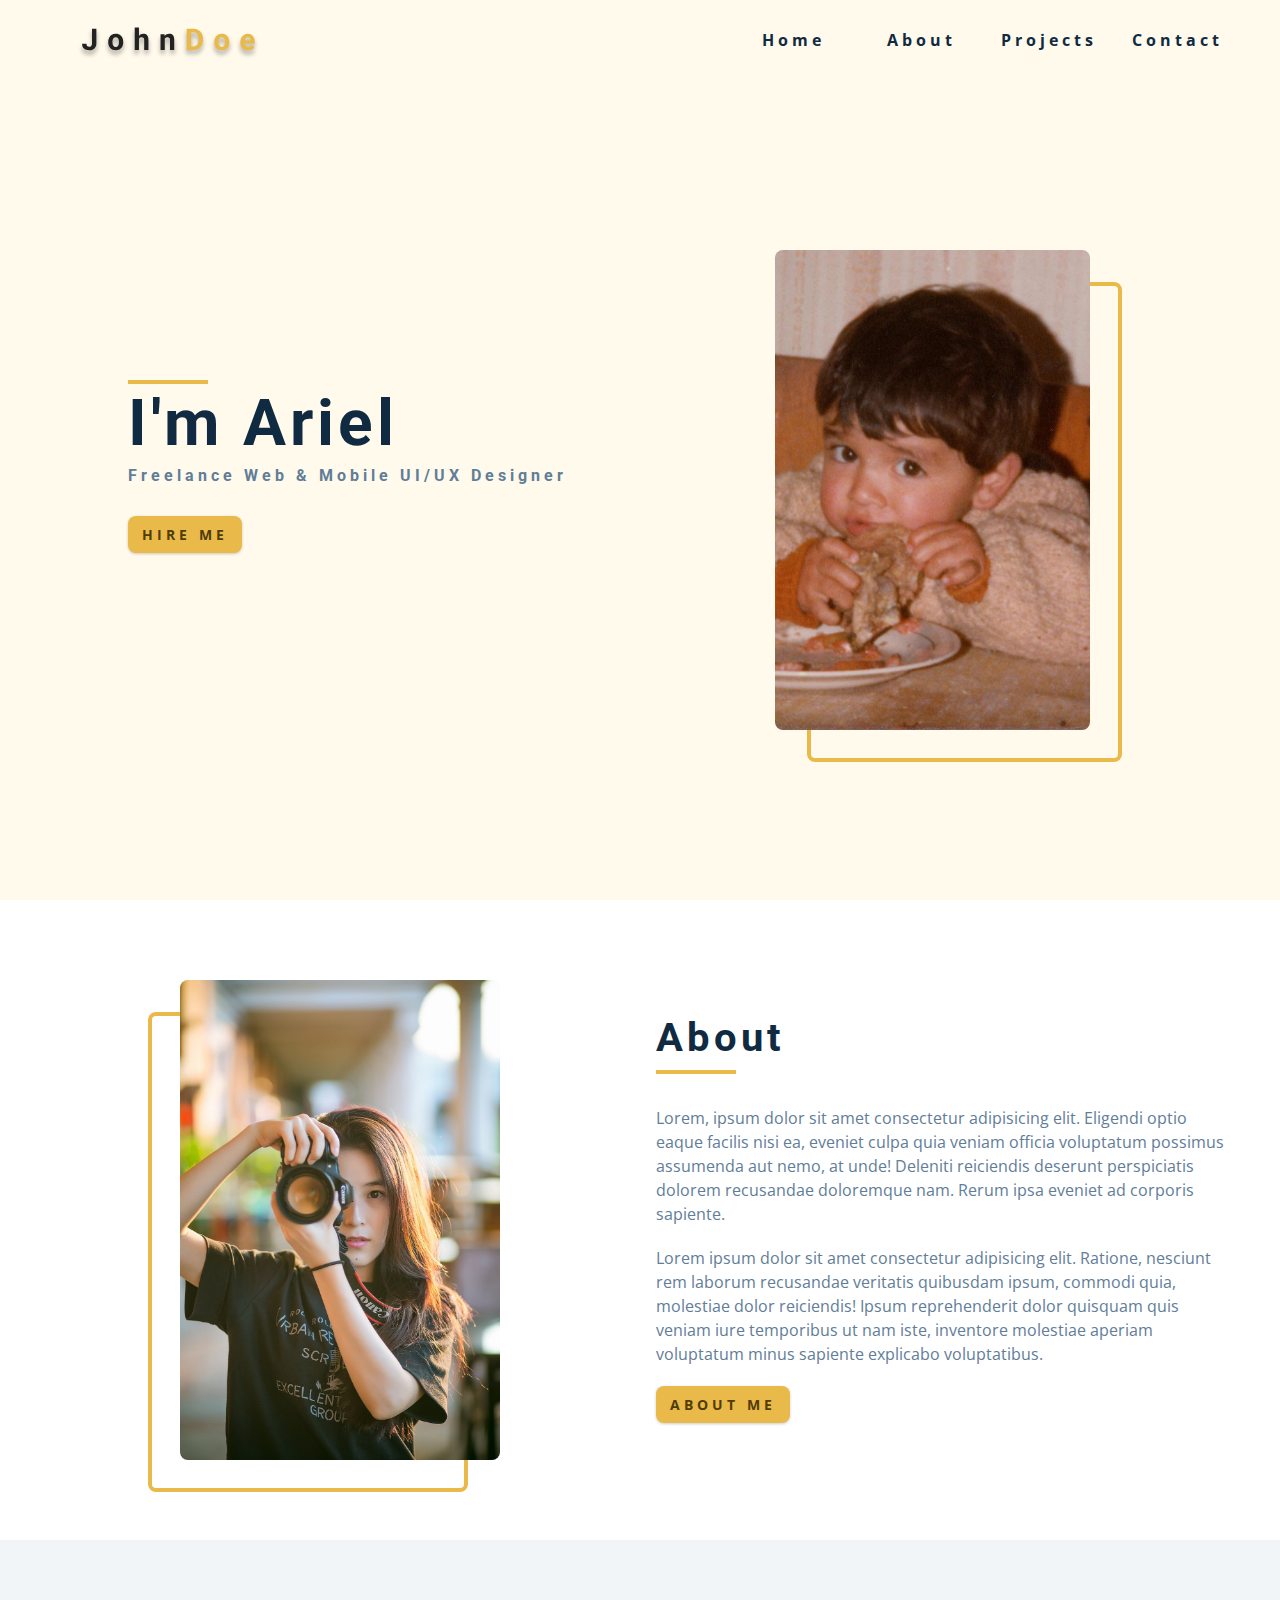
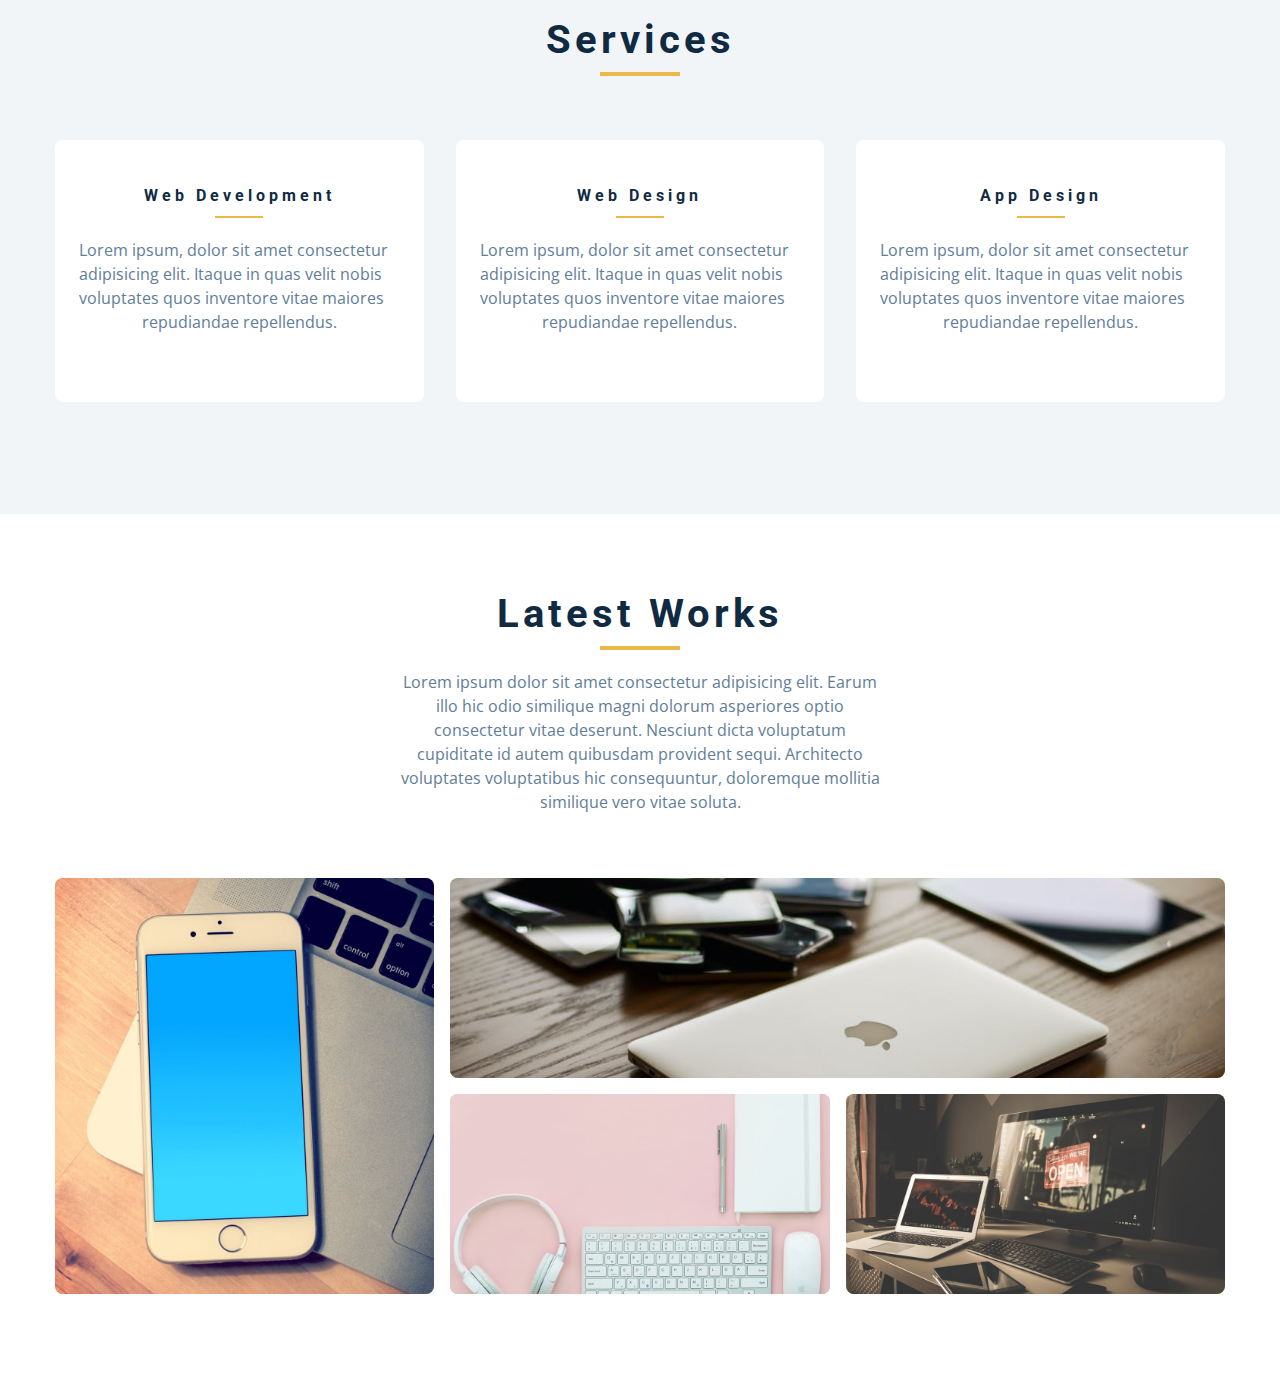
==== index.html @ c09498b5 "2022-01-18-10:50" ====
<!DOCTYPE html>
<html lang="en">
   <head>
      <meta charset="UTF-8" />
      <meta name="viewport" content="width=device-width, initial-scale=1.0" />
      <title>Ariel G || Home</title>
      <!-- font-awesome -->
      <link
         rel="stylesheet"
         href="./fontawesome-free-5.12.1-web/css/all.min.css"
      />
      <!-- css -->
      <link rel="stylesheet" href="./css/styles.css" />
   </head>

   <!--  -->
   <!--  -->

   <body>
      <!-- navbar -->
      <nav class="nav" id="nav">
         <div class="nav-center">
            <!-- nav header -->
            <div class="nav-header">
               <img src="./images/logo.svg" alt="nav logo" class="nav-logo" />
               <button class="nav-btn" id="nav-btn">
                  <i class="fas fa-bars"></i>
               </button>
            </div>
            <!-- nav links -->
            <ul class="nav-links">
               <li>
                  <a href="index.html">home</a>
               </li>
               <li>
                  <a href="about.html">about</a>
               </li>
               <li>
                  <a href="projects.html">projects</a>
               </li>
               <li>
                  <a href="contact.html">contact</a>
               </li>
            </ul>
         </div>
      </nav>

      <!-- end of navbar -->
      <!-- sidebar -->
      <aside class="sidebar" id="sidebar">
         <!-- el div es para centrar todo con grid -->
         <div>
            <button class="close-btn" id="close-btn">
               <i class="fas fa-times"></i>
            </button>
            <!-- nav links -->
            <ul class="sidebar-links">
               <li>
                  <a href="index.html">home</a>
               </li>
               <li>
                  <a href="about.html">about</a>
               </li>
               <li>
                  <a href="projects.html">projects</a>
               </li>
               <li>
                  <a href="contact.html">contact</a>
               </li>
            </ul>
            <!-- social icons -->
            <ul class="social-icons">
               <li>
                  <a href="http://www.twitter.com" class="social-icon">
                     <i class="fab fa-facebook"></i>
                  </a>
               </li>
               <li>
                  <a href="http://www.twitter.com" class="social-icon">
                     <i class="fab fa-linkedin"></i>
                  </a>
               </li>
               <li>
                  <a href="http://www.twitter.com" class="social-icon">
                     <i class="fab fa-squarespace"></i>
                  </a>
               </li>
               <li>
                  <a href="http://www.twitter.com" class="social-icon">
                     <i class="fab fa-behance"></i>
                  </a>
               </li>
               <li>
                  <a href="http://www.twitter.com" class="social-icon">
                     <i class="fab fa-instagram"></i>
                  </a>
               </li>
            </ul>
         </div>
      </aside>

      <!-- end of sidebar -->
      <!-- header -->
      <header class="hero">
         <div class="section-center hero-center">
            <article class="hero-info">
               <div class="underline"></div>

               <h1>i'm ariel</h1>
               <h4>freelance web & mobile UI/UX Designer</h4>
               <a href="contact.html" class="btn hero-btn">hire me</a>

               <!-- social icons -->
               <ul class="social-icons hero-icons">
                  <li>
                     <a href="http://www.twitter.com" class="social-icon">
                        <i class="fab fa-facebook"></i>
                     </a>
                  </li>
                  <li>
                     <a href="http://www.twitter.com" class="social-icon">
                        <i class="fab fa-linkedin"></i>
                     </a>
                  </li>
                  <li>
                     <a href="http://www.twitter.com" class="social-icon">
                        <i class="fab fa-squarespace"></i>
                     </a>
                  </li>
                  <li>
                     <a href="http://www.twitter.com" class="social-icon">
                        <i class="fab fa-behance"></i>
                     </a>
                  </li>
                  <li>
                     <a href="http://www.twitter.com" class="social-icon">
                        <i class="fab fa-instagram"></i>
                     </a>
                  </li>
               </ul>
            </article>

            <article class="hero-img">
               <img
                  src="./images/hero-img.jpg"
                  class="hero-photo"
                  alt=" Arielox photillo"
               />
            </article>
         </div>
      </header>
      <!-- end of header -->
      <!--  -->
      <!-- about -->
      <section class="section about">
         <div class="section-center about-center">
            <!-- about img -->
            <article class="about-img">
               <img
                  src="./images/about-img.jpeg"
                  alt="about img"
                  class="hero-photo"
               />
            </article>
            <!-- about info -->
            <article class="about-info">
               <!-- section title -->
               <div class="section-title about-title">
                  <h2>about</h2>
                  <div class="underline"></div>
               </div>
               <!-- end section title -->
               <p>
                  Lorem, ipsum dolor sit amet consectetur adipisicing elit.
                  Eligendi optio eaque facilis nisi ea, eveniet culpa quia
                  veniam officia voluptatum possimus assumenda aut nemo, at
                  unde! Deleniti reiciendis deserunt perspiciatis dolorem
                  recusandae doloremque nam. Rerum ipsa eveniet ad corporis
                  sapiente.
               </p>
               <p>
                  Lorem ipsum dolor sit amet consectetur adipisicing elit.
                  Ratione, nesciunt rem laborum recusandae veritatis quibusdam
                  ipsum, commodi quia, molestiae dolor reiciendis! Ipsum
                  reprehenderit dolor quisquam quis veniam iure temporibus ut
                  nam iste, inventore molestiae aperiam voluptatum minus
                  sapiente explicabo voluptatibus.
               </p>

               <a href="about.html" class="btn">about me</a>
            </article>
         </div>
      </section>

      <!-- ============ end of about ============ -->
      <!-- ============ services ============ -->
      <section class="section bg-grey">
         <!-- section title -->
         <div class="section-title">
            <h2>services</h2>
            <div class="underline"></div>
         </div>
         <!-- end section title -->
         <div class="services-center section-center">
            <!-- single service -->
            <article class="service">
               <i class="fas fa-code service-icon"></i>
               <h4>web development</h4>
               <div class="underline"></div>
               <p>
                  Lorem ipsum, dolor sit amet consectetur adipisicing elit.
                  Itaque in quas velit nobis voluptates quos inventore vitae
                  maiores repudiandae repellendus.
               </p>
            </article>
            <!-- end of single service -->
            <!-- single service -->
            <article class="service">
               <i class="fab fa-sketch service-icon"></i>
               <h4>web design</h4>
               <div class="underline"></div>
               <p>
                  Lorem ipsum, dolor sit amet consectetur adipisicing elit.
                  Itaque in quas velit nobis voluptates quos inventore vitae
                  maiores repudiandae repellendus.
               </p>
            </article>
            <!-- end of single service -->
            <!-- single service -->
            <article class="service">
               <i class="fab fa-android service-icon"></i>
               <h4>app design</h4>
               <div class="underline"></div>
               <p>
                  Lorem ipsum, dolor sit amet consectetur adipisicing elit.
                  Itaque in quas velit nobis voluptates quos inventore vitae
                  maiores repudiandae repellendus.
               </p>
            </article>
            <!-- end of single service -->
         </div>
      </section>

      <!-- ============= end of services ============= -->
      <!-- ============= projects ============= -->
      <section class="section projects">
         <!-- section title -->
         <div class="section-title">
            <h2>latest works</h2>
            <div class="underline"></div>
            <p class="projects-text">
               Lorem ipsum dolor sit amet consectetur adipisicing elit. Earum
               illo hic odio similique magni dolorum asperiores optio
               consectetur vitae deserunt. Nesciunt dicta voluptatum cupiditate
               id autem quibusdam provident sequi. Architecto voluptates
               voluptatibus hic consequuntur, doloremque mollitia similique vero
               vitae soluta.
            </p>
         </div>
         <!-- end section title -->

         <div class="section-center projects-center">
            <!-- single projects -->
            <a href="projects.html" class="project-1">
               <article class="project">
                  <img
                     src="./images/project-1.jpeg"
                     alt="single project"
                     class="project-img"
                  />
                  <div class="project-info">
                     <h4>project title</h4>
                     <p>client name</p>
                  </div>
               </article>
            </a>

            <!-- end of single projects -->
            <!-- single projects -->
            <a href="projects.html" class="project-2">
               <article class="project">
                  <img
                     src="./images/project-2.jpeg"
                     alt="single project"
                     class="project-img"
                  />
                  <div class="project-info">
                     <h4>project title</h4>
                     <p>client name</p>
                  </div>
               </article>
            </a>

            <!-- end of single projects -->
            <!-- single projects -->
            <a href="projects.html" class="project-3">
               <article class="project">
                  <img
                     src="./images/project-3.jpeg"
                     alt="single project"
                     class="project-img"
                  />
                  <div class="project-info">
                     <h4>project title</h4>
                     <p>client name</p>
                  </div>
               </article>
            </a>

            <!-- end of single projects -->
            <!-- single projects -->
            <a href="projects.html" class="project-4">
               <article class="project">
                  <img
                     src="./images/project-4.jpeg"
                     alt="single project"
                     class="project-img"
                  />
                  <div class="project-info">
                     <h4>project title</h4>
                     <p>client name</p>
                  </div>
               </article>
            </a>

            <!-- end of single projects -->
         </div>
      </section>

      <!-- ============ end of projects ============ -->
      <!-- ============ connect ============ -->

      <!-- ============ end of connect ============ -->
      <!-- ============ skills ============ -->

      <!-- ============ end of skills ============ -->
      <!-- timeline -->

      <!--end of  timeline -->
      <!-- blog -->

      <!--end of  blog -->
      <!-- footer -->

      <script src="./js/app.js"></script>
   </body>
</html>
---- css/styles.css ----
/*
=============== 
Fonts
===============
*/
@import url('https://fonts.googleapis.com/css?family=Open+Sans|Roboto:400,700&display=swap');

/*
=============== 
Variables
===============
*/

:root {
   /* dark shades of primary color*/
   --clr-primary-1: hsl(43, 86%, 17%);
   --clr-primary-2: hsl(43, 77%, 27%);
   --clr-primary-3: hsl(43, 72%, 37%);
   --clr-primary-4: hsl(42, 63%, 48%);
   /* primary/main color */
   --clr-primary-5: hsl(42, 78%, 60%);
   /* lighter shades of primary color */
   --clr-primary-6: hsl(43, 89%, 70%);
   --clr-primary-7: hsl(43, 90%, 76%);
   --clr-primary-8: hsl(45, 86%, 81%);
   --clr-primary-9: hsl(45, 90%, 88%);
   --clr-primary-10: hsl(45, 100%, 96%);
   /* darkest grey - used for headings */
   --clr-grey-1: hsl(209, 61%, 16%);
   --clr-grey-2: hsl(211, 39%, 23%);
   --clr-grey-3: hsl(209, 34%, 30%);
   --clr-grey-4: hsl(209, 28%, 39%);
   /* grey used for paragraphs */
   --clr-grey-5: hsl(210, 22%, 49%);
   --clr-grey-6: hsl(209, 23%, 60%);
   --clr-grey-7: hsl(211, 27%, 70%);
   --clr-grey-8: hsl(210, 31%, 80%);
   --clr-grey-9: hsl(212, 33%, 89%);
   --clr-grey-10: hsl(210, 36%, 96%);
   --clr-white: #fff;
   --ff-primary: 'Roboto', sans-serif;
   --ff-secondary: 'Open Sans', sans-serif;
   --transition: all 0.3s linear;
   --spacing: 0.25rem;
   --radius: 0.5rem;
   --light-shadow: 0 5px 15px rgba(0, 0, 0, 0.1);
   --dark-shadow: 0 5px 15px rgba(0, 0, 0, 0.2);
   --max-width: 1170px;
}
/*
=============== 
Global Styles
===============
*/

*,
::after,
::before {
   margin: 0;
   padding: 0;
   box-sizing: border-box;
}
body {
   font-family: var(--ff-secondary);
   background: var(--clr-white);
   color: var(--clr-grey-1);
   line-height: 1.5;
   font-size: 0.875rem;
}
ul {
   list-style-type: none;
}
a {
   text-decoration: none;
}
img:not(.nav-logo) {
   width: 100%;
   display: block;
}
/* 

asdf  as df as d f a s fdasfdasdf   sadf

*/
h1,
h2,
h3,
h4 {
   letter-spacing: var(--spacing);
   text-transform: capitalize;
   line-height: 1.25;
   margin-bottom: 0.75rem;
   font-family: var(--ff-primary);
}
h1 {
   font-size: 3rem;
}
h2 {
   font-size: 2rem;
}
h3 {
   font-size: 1.25rem;
}
h4 {
   font-size: 0.875rem;
}
p {
   margin-bottom: 1.25rem;
   color: var(--clr-grey-5);
}
@media screen and (min-width: 800px) {
   h1 {
      font-size: 4rem;
   }
   h2 {
      font-size: 2.5rem;
   }
   h3 {
      font-size: 1.75rem;
   }
   h4 {
      font-size: 1rem;
   }
   body {
      font-size: 1rem;
   }
   h1,
   h2,
   h3,
   h4 {
      line-height: 1;
   }
}
/*  global classes */

.btn {
   text-transform: uppercase;
   background: var(--clr-primary-5);
   color: var(--clr-primary-1);
   padding: 0.375rem 0.75rem;
   letter-spacing: var(--spacing);
   display: inline-block;
   font-weight: 700;
   -webkit-transition: var(--transition);
   transition: var(--transition);
   font-size: 0.875rem;
   border: 2px solid transparent;
   cursor: pointer;
   box-shadow: 0 1px 3px rgba(0, 0, 0, 0.2);
   border-radius: var(--radius);
}

.btn:hover {
   color: var(--clr-primary-1);
   background: var(--clr-primary-7);
}

/* section */
.section {
   padding: 5rem 0;
}

.section-center {
   width: 90vw;
   margin: 0 auto;
   max-width: 1170px;
}
@media screen and (min-width: 992px) {
   .section-center {
      width: 95vw;
   }
}
.underline {
   width: 5rem;
   height: 0.25rem;
   margin-bottom: 1.25rem;
   background: var(--clr-primary-5);
   margin-left: auto;
   margin-right: auto;
}

.section-title {
   margin-bottom: 4rem;
   text-align: center;
}

.bg-grey {
   background: var(--clr-grey-10);
}

/*
=============== 
Navbar
===============
*/
.nav-links {
   display: none;
}

.nav {
   height: 5rem;
   padding: 1rem;
   display: grid;
   align-items: center;
   transition: var(--transition);
}
.nav-center {
   width: 100%;
   max-width: 1170px;
   margin: 0 auto;
}
.nav-header {
   display: grid;
   grid-template-columns: auto 1fr;
   align-items: center;
}
.nav-btn {
   background: transparent;
   border-color: transparent;
   color: var(--clr-primary-5);
   font-size: 2rem;
   cursor: pointer;
   justify-self: end;
}

@media screen and (min-width: 768px) {
   .nav {
      background: var(--clr-primary-10);
   }
   .nav-btn {
      display: none;
   }
   .nav-links {
      display: grid;
      grid-template-columns: repeat(4, 1fr);
      justify-items: center;
      column-gap: 2rem;
      justify-self: end;
   }
   .nav-links a {
      text-transform: capitalize;
      color: var(--clr-grey-1);
      font-weight: bold;
      letter-spacing: var(--spacing);
      transition: var(--transition);
   }
   .nav-links a:hover {
      color: var(--clr-primary-5);
   }

   .nav-center {
      display: grid;
      grid-template-columns: auto 1fr;
      align-items: center;
   }
}

/* fixed navbar */
.navbar-fixed {
   position: fixed;
   top: 0;
   left: 0;
   width: 100%;
   background: var(--clr-white);
   z-index: 2;
   box-shadow: var(--dark-shadow);
}

/*
=============== 
Sidebar
===============
*/
.sidebar {
   position: fixed;
   top: 0;
   left: 0;
   width: 100%;
   height: 100%;
   background: var(--clr-grey-10);
   z-index: 4;
   display: grid;
   /* align-items: center;
   justify-content: center; */
   place-items: center; /* reemplaza a las 2 de arriba */
   transition: var(--transition);

   transform: translateX(-100%);
}
.show-sidebar {
   transform: translateX(0);
}

.sidebar-links {
   text-align: center;
}

.sidebar-links a {
   font-size: 2rem;
   text-transform: capitalize;
   transition: var(--transition);
   color: var(--clr-grey-5);
   letter-spacing: var(--spacing);
   display: inline-block;
   margin-bottom: 1.5rem;
}

.sidebar-links a:hover {
   color: var(--clr-primary-5);
}

.social-icons {
   display: grid;
   margin-top: 3rem;
   width: 20rem;
   grid-template-columns: repeat(5, 1fr);
   justify-items: center;
}

.social-icon {
   font-size: 1.5rem;
   color: var(--clr-grey-1);
   transition: var(--transition);
}
.social-icon:hover {
   color: var(--clr-primary-5);
}

.close-btn {
   position: absolute;
   top: 1rem;
   right: 1rem;
   font-size: 3rem;
   background: transparent;
   border: transparent;
   transition: var(--transition);
   color: #bb2525;
   cursor: pointer;
}
.close-btn:hover {
   color: #e66b6b;
}

/*
=============== 
Hero
===============
*/
.hero .underline {
   margin-bottom: 0.5rem;
   margin-left: 0;
}
.hero-img {
   display: none;
}
.hero {
   background: var(--clr-primary-10);
}

.hero-center {
   min-height: calc(100vh - 5rem);
   display: grid;
   place-items: center;
}
.hero-info h4 {
   color: var(--clr-grey-5);
}

.hero-icons {
   justify-items: start;
}

.hero-btn {
   margin-top: 1.25rem;
}

@media screen and (min-width: 992px) {
   .hero-img {
      display: block;
      position: relative; /* 🙀🍑 pal ::before */
   }
   .hero-center {
      /* display: grid; ya está arriba */
      grid-template-columns: 1fr 1fr;
   }

   /* no se puede poner ::before en img, x eso */
   .hero-img::before,
   .about-img::before {
      content: '';
      position: absolute;
      width: 100%;
      height: 100%;
      border: 0.25rem solid var(--clr-primary-5);
      top: 2rem;
      right: -2rem;
      border-radius: var(--radius);
      /* z-index: -1; mejor poniendo pos:relative a img-photo */
   }
}

.hero-photo {
   max-width: 25rem;
   max-height: 30rem;
   object-fit: cover; /* para q no se distorsione */
   border-radius: var(--radius);
   position: relative;
}

/*
=============== 
About
===============
*/
.about-title {
   text-align: left;
   margin-bottom: 2rem;
}
.about-title .underline {
   margin-left: 0;
}

.about-center {
   display: grid;
   gap: 3rem 2rem;
}

.about-img {
   justify-self: center;
}

@media screen and (min-width: 992px) {
   .about-center {
      /* display: grid; parece q la de abajo ya lo incluye */
      grid-template-columns: 1fr 1fr;
   }
   .about-img {
      position: relative; /* 🙀🍑 pal ::before d 👇 */
   }
   .about-img::before {
      left: -2rem;
   }
   .about-info {
      align-self: center;
   }
}

/*
=============== 
Services
===============
*/
/* small screen layout setup */
.service {
   background: var(--clr-white);
   padding: 3rem 1.5rem;
   margin-bottom: 2rem;
   border-radius: var(--radius);
   text-align-last: center;
   transition: var(--transition);
}

.service-icon {
   font-size: 2rem;
   margin-bottom: 1.5rem;
}

.service .underline {
   width: 3rem;
   height: 0.12rem;
   transition: var(--transition);
}

.service p {
   transition: var(--transition);
}

.service:hover {
   background: var(--clr-primary-5);
   color: var(--clr-white);
}

.service:hover p {
   color: var(--clr-white);
}

.service:hover .underline {
   background: var(--clr-white);
}

@media screen and (min-width: 676px) {
   .services-center {
      display: grid;
      grid-template-columns: 1fr 1fr;
      column-gap: 2rem;
   }
}

@media screen and (min-width: 992px) {
   .services-center {
      grid-template-columns: 1fr 1fr 1fr;
   }
}

/*
=============== 
Projects
===============
*/
/* para q aparesca el color, pone un background con el color, y en el :hover baja la opacity de la imagen para q aparesca el background */

.projects-text {
   width: 85vh;
   max-width: 30rem;
   margin: 0 auto;
}
.project {
   position: relative;
   background: var(--clr-primary-5);
   border-radius: var(--radius);
   margin-bottom: 2rem;
}
.project-info {
   text-align: center;
   color: var(--clr-white);
   position: absolute;
   top: 50%;
   left: 50%;
   transform: translate(-50%, -50%);
   transition: var(--transition);
   opacity: 0;
}
.project-info p {
   text-transform: capitalize;
   color: var(--clr-white);
}
.project:hover .project-info {
   opacity: 1;
}
.project-img {
   transition: var(--transition);
   border-radius: var(--radius);
   height: 15rem;
   object-fit: cover;
}
.project:hover .project-img {
   opacity: 0.12;
}
.project::after {
   content: '';
   position: absolute;
   top: 0;
   left: 0;
   width: 100%;
   height: 100%;
   border: 00.25rem solid var(--clr-white);
   border-radius: var(--radius);
   transition: var(--transition);
   opacity: 0;
}
/* 🚨🙀🚨🙀🚨 para seleccionar el ::after 🚨🙀🚨🙀🚨 */
.project:hover::after {
   opacity: 1;
   transform: scale(0.8);
}

@media screen and (min-width: 676px) {
   .projects-center {
      display: grid;
      grid-template-columns: 1fr 1fr;
      column-gap: 2rem;
   }
}

@media screen and (min-width: 992px) {
   .projects-center {
      grid-template-columns: repeat(3, 1fr);
   }
}

@media screen and (min-width: 1170px) {
   .projects-center {
      grid-template-rows: 200px 200px;
      grid-template-areas:
         'a b b'
         'a c d';
      gap: 1rem;
   }
   .project {
      /* se necesita para q quede bien el grid, xq las imagenes estan dentro de este, ( se necesita .project-img:100 y .project: 100%, ya q son los links los q técnicamente estoy poniendo en el grid ) */
      height: 100%;
   }
   .project-img {
      height: 100%;
   }
   .project-1 {
      grid-area: b;
   }
   .project-2 {
      grid-area: a;
   }
   .project-3 {
      grid-area: c;
   }
   .project-4 {
      grid-area: d;
   }
}

/*
=============== 
Connect
===============
*/

/*
=============== 
Skills
===============
*/
/*
=============== 
Timeline
===============
*/

/*
=============== 
Blog
===============
*/

/*
=============== 
Footer
===============
*/
/*
=============== 
Single Page
===============
*/

/*
=============== 
Products Page
===============
*/
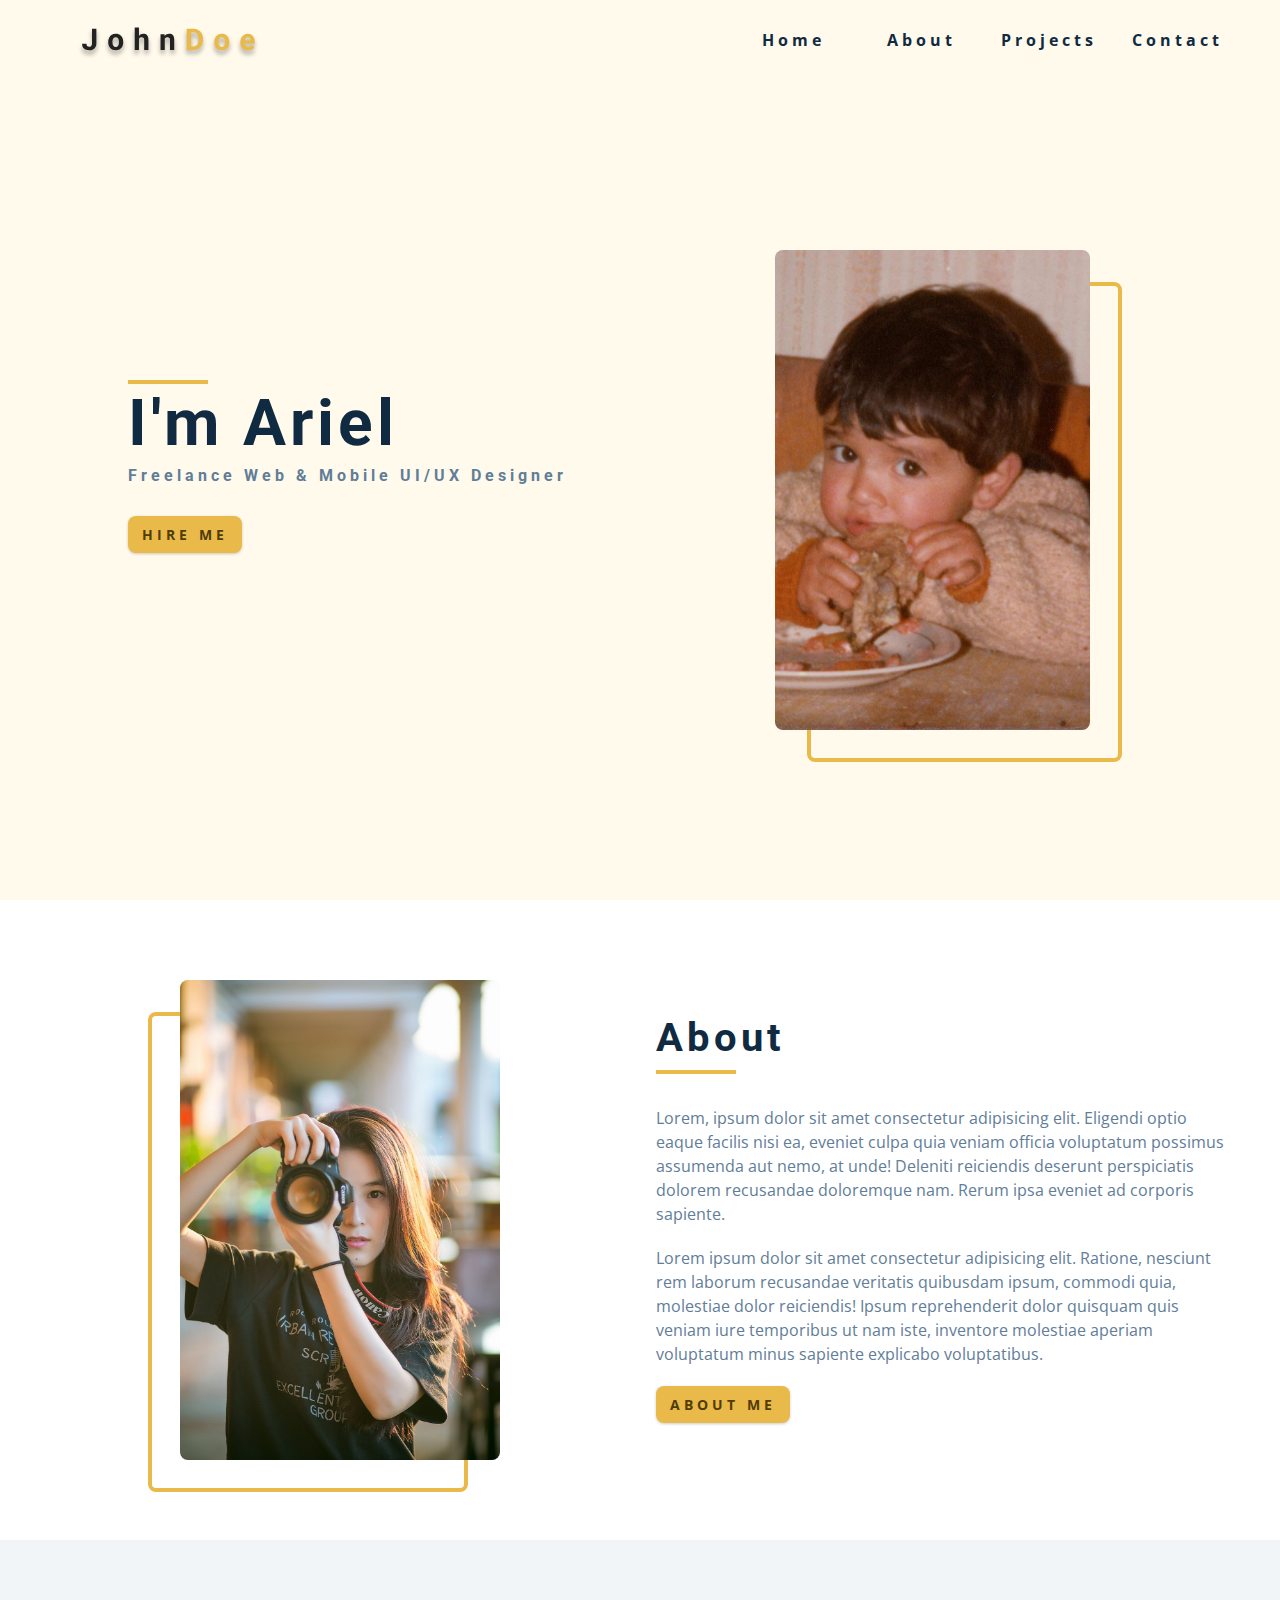
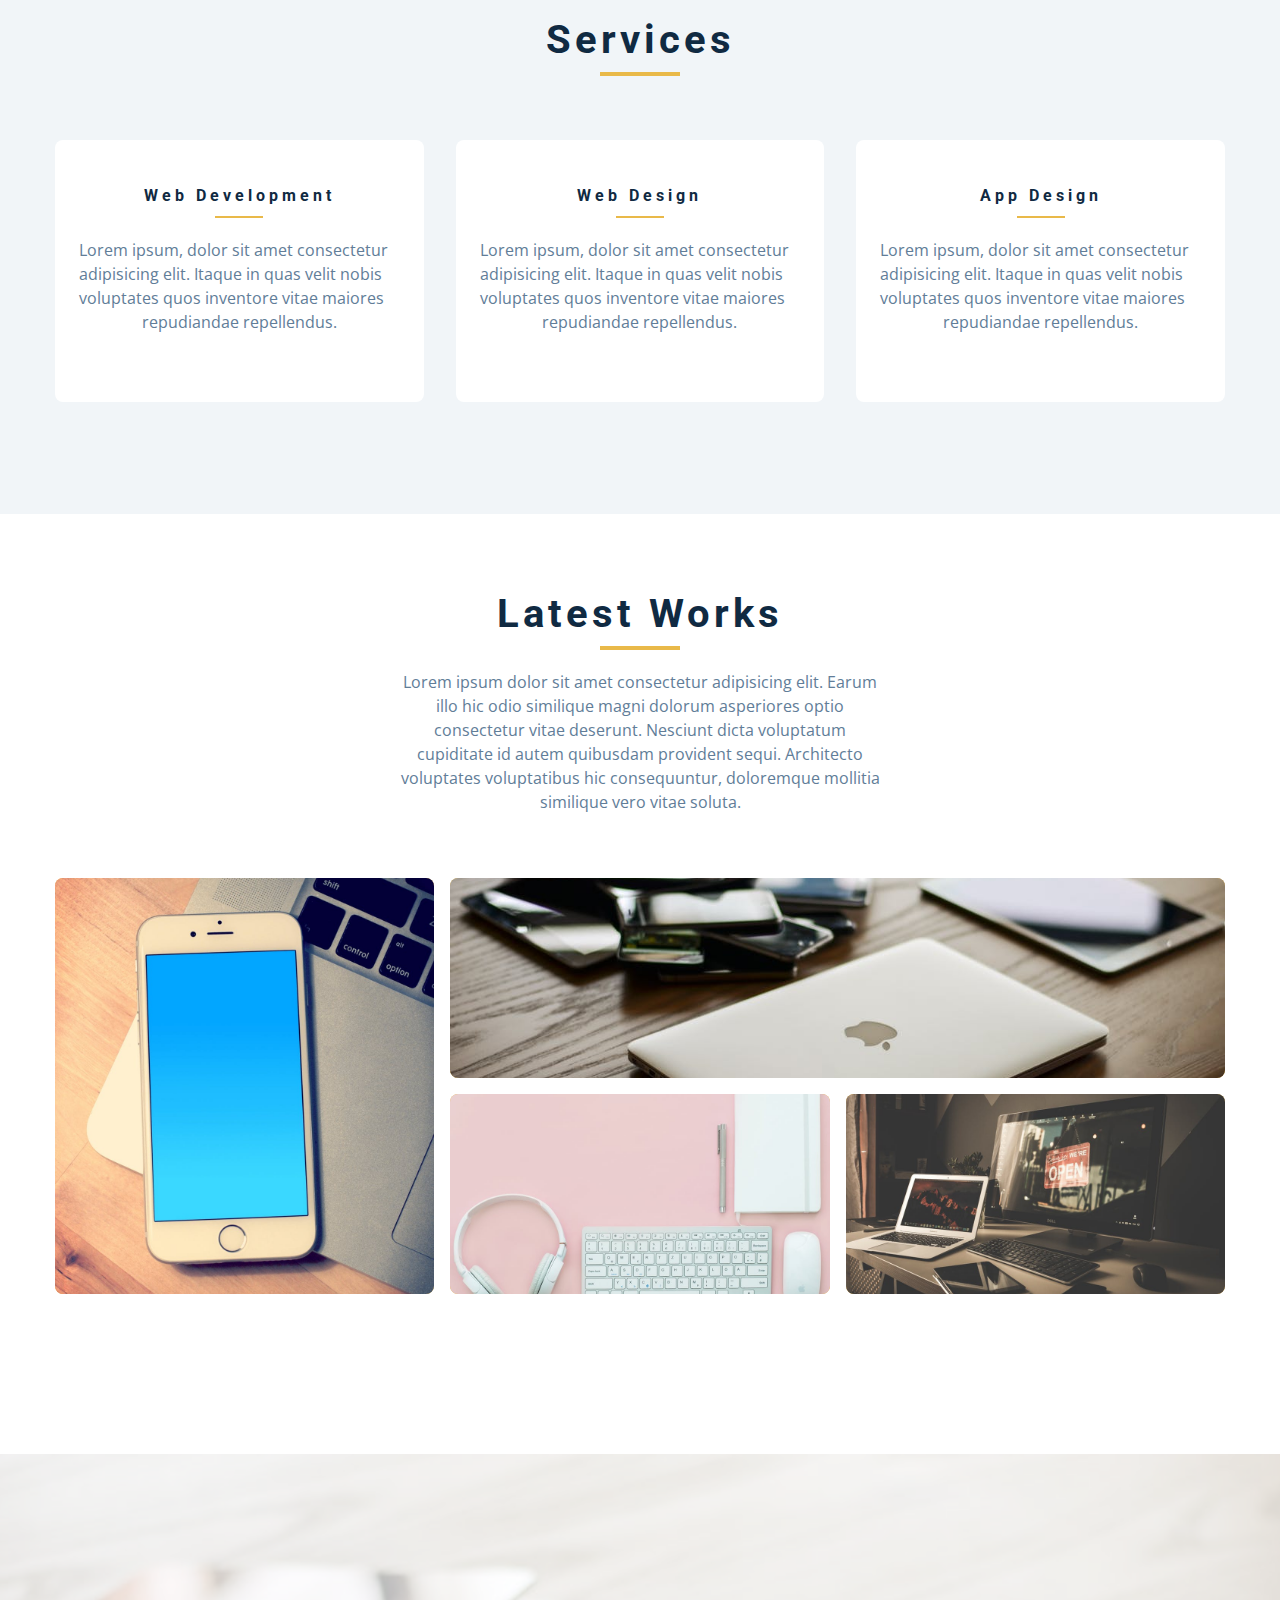
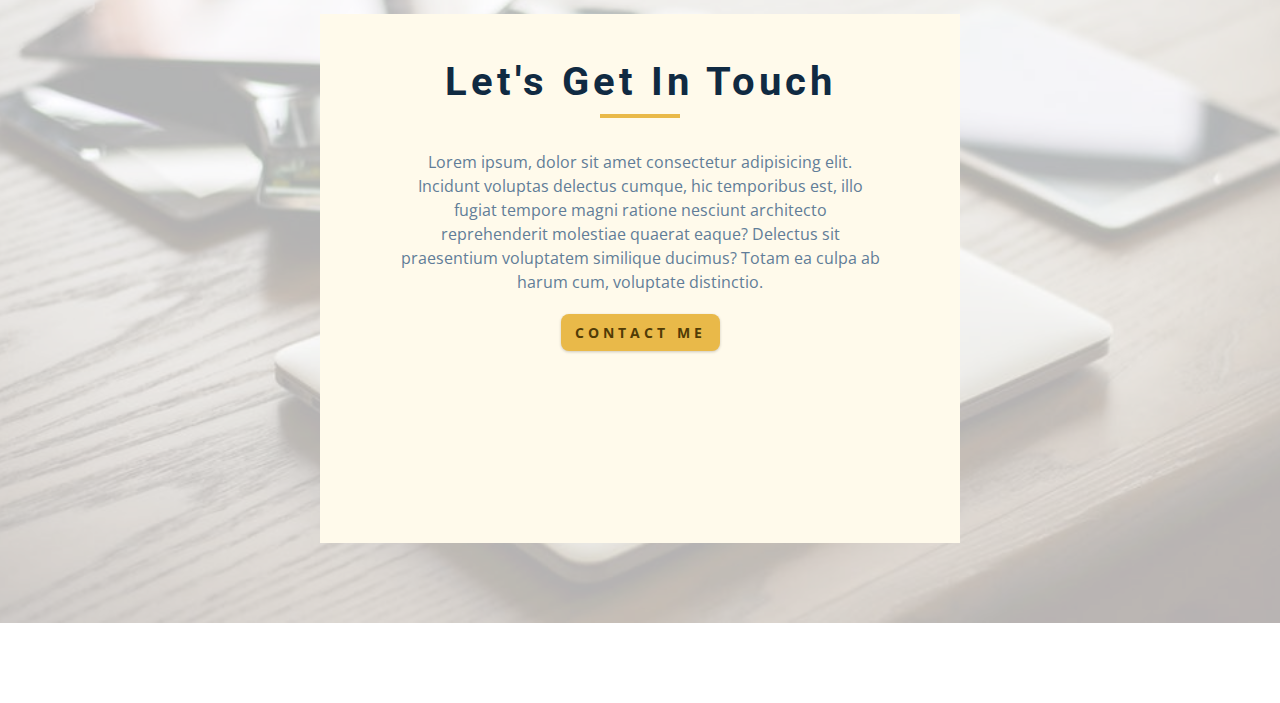
==== commit 48129bb8: "2022-01-18-12:41" ====
--- a/index.html
+++ b/index.html
@@ -329,6 +329,37 @@
 
       <!-- ============ end of projects ============ -->
       <!-- ============ connect ============ -->
+      <!-- 'poster' es la imagen q muestra mientras carga el video -->
+      <!-- no se pone directo en el atributo src del tag <video> xq van a haber más formatos -->
+      <section class="connect">
+         <video
+            autoplay
+            muted
+            loop
+            class="video-container"
+            poster="./images/project-1.jpeg"
+         >
+            <!-- <source src="./videos/connect.mp4" type="video/mp4" /> -->
+            sorry, your browser does not support embedded videos
+         </video>
+         <div class="video-banner">
+            <!-- section title -->
+            <div class="section-title">
+               <h2>let's get in touch</h2>
+               <div class="underline"></div>
+            </div>
+            <!-- end section title -->
+            <p class="video-text">
+               Lorem ipsum, dolor sit amet consectetur adipisicing elit.
+               Incidunt voluptas delectus cumque, hic temporibus est, illo
+               fugiat tempore magni ratione nesciunt architecto reprehenderit
+               molestiae quaerat eaque? Delectus sit praesentium voluptatem
+               similique ducimus? Totam ea culpa ab harum cum, voluptate
+               distinctio.
+            </p>
+            <a href="contact.html" class="btn">contact me</a>
+         </div>
+      </section>
 
       <!-- ============ end of connect ============ -->
       <!-- ============ skills ============ -->
--- a/css/styles.css
+++ b/css/styles.css
@@ -612,6 +612,49 @@
 Connect
 ===============
 */
+.connect {
+   min-height: 40vh;
+   position: relative;
+   padding: 10rem 0 5rem 0;
+   margin: 5rem 0;
+}
+.video-container {
+   position: absolute;
+   top: 0;
+   left: 0;
+   width: 100%;
+   height: 100%;
+   object-fit: cover;
+   z-index: -2;
+}
+/* como ocupo 'after' => este background está en frente del video, entonces al bajarle la opacidad lo ocupo como filtro */
+/* si en el video le hubiera puesto controls, no podria acceder a ellos ya q el 'filtro' está encima */
+.connect::after {
+   content: '';
+   position: absolute;
+   top: 0;
+   left: 0;
+   width: 100%;
+   height: 100%;
+   background: var(--clr-white);
+   opacity: 0.7;
+   z-index: -1;
+}
+.connect {
+   display: grid;
+   place-items: center;
+}
+.video-banner .section-title {
+   margin-bottom: 2rem;
+}
+.video-text {
+   max-width: 30rem;
+}
+.video-banner {
+   background: var(--clr-primary-10);
+   padding: 3rem 5rem 12rem 5rem;
+   text-align: center;
+}
 
 /*
 =============== 
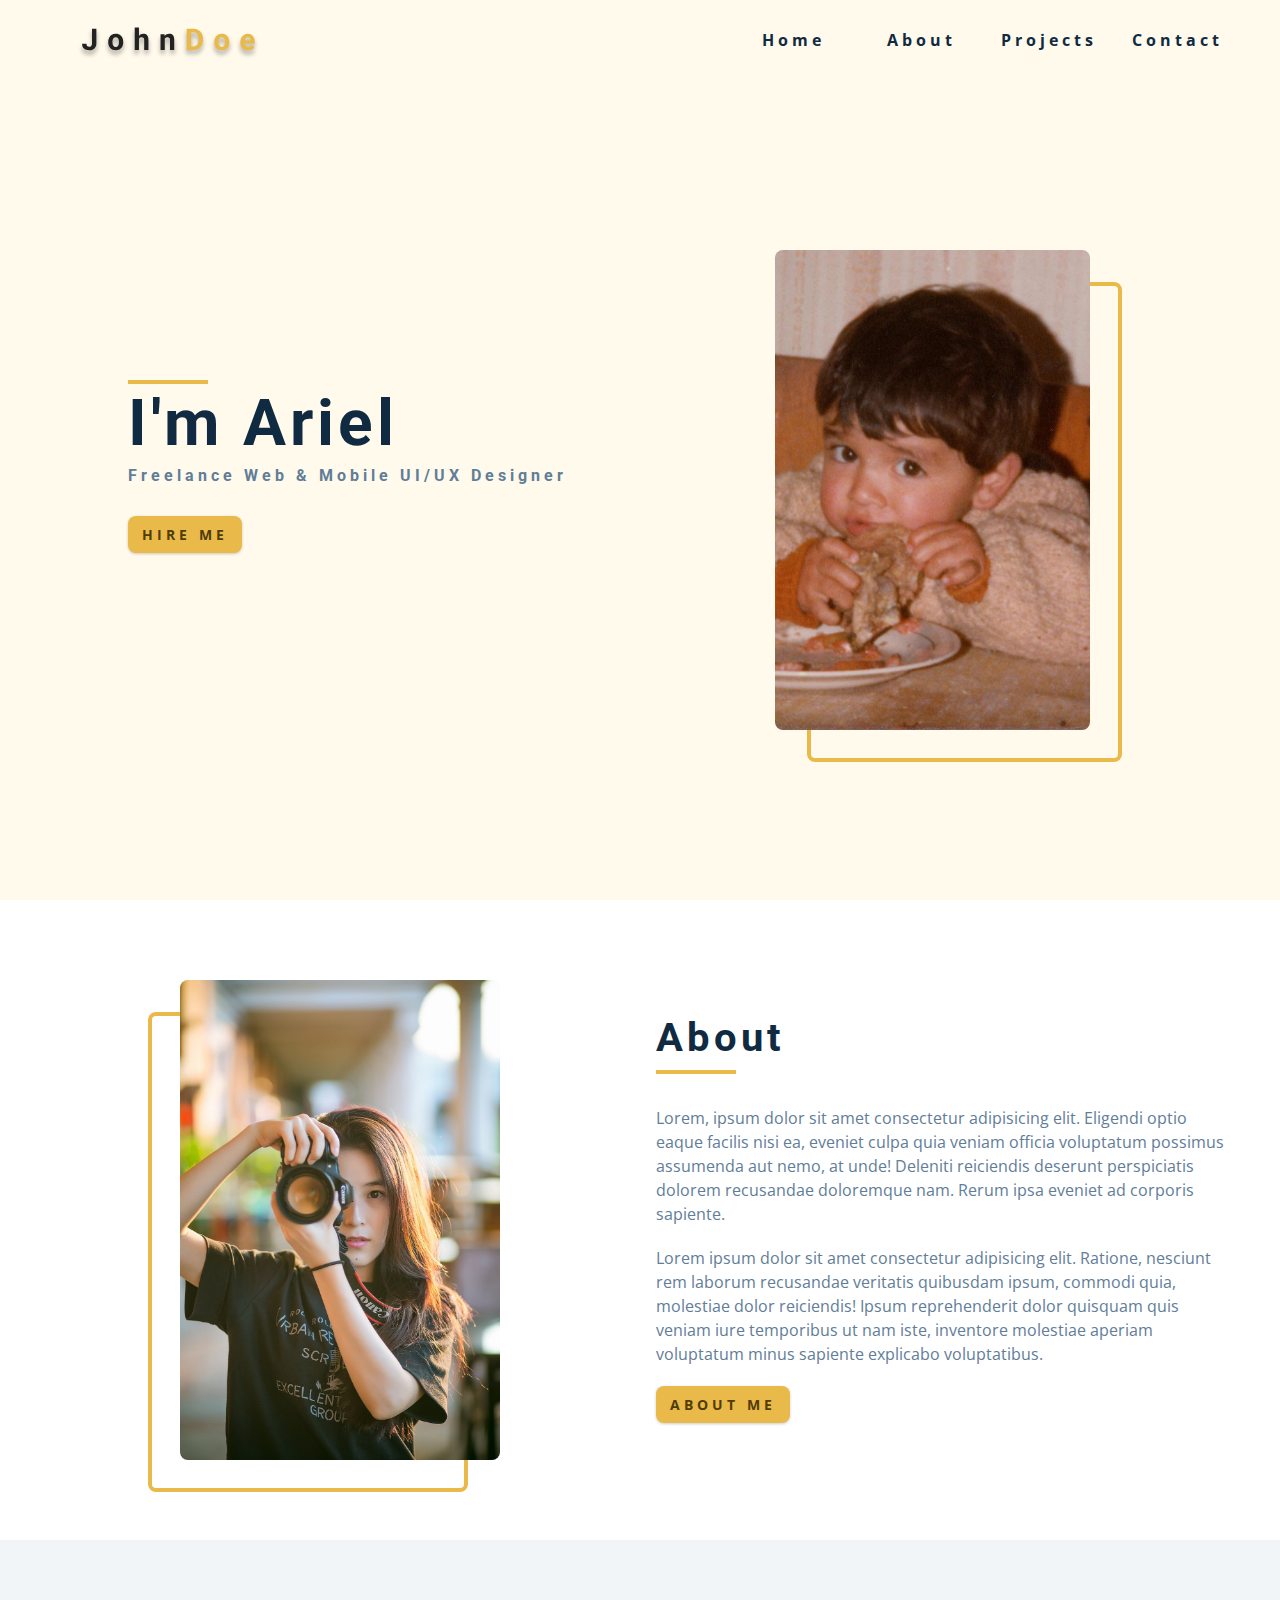
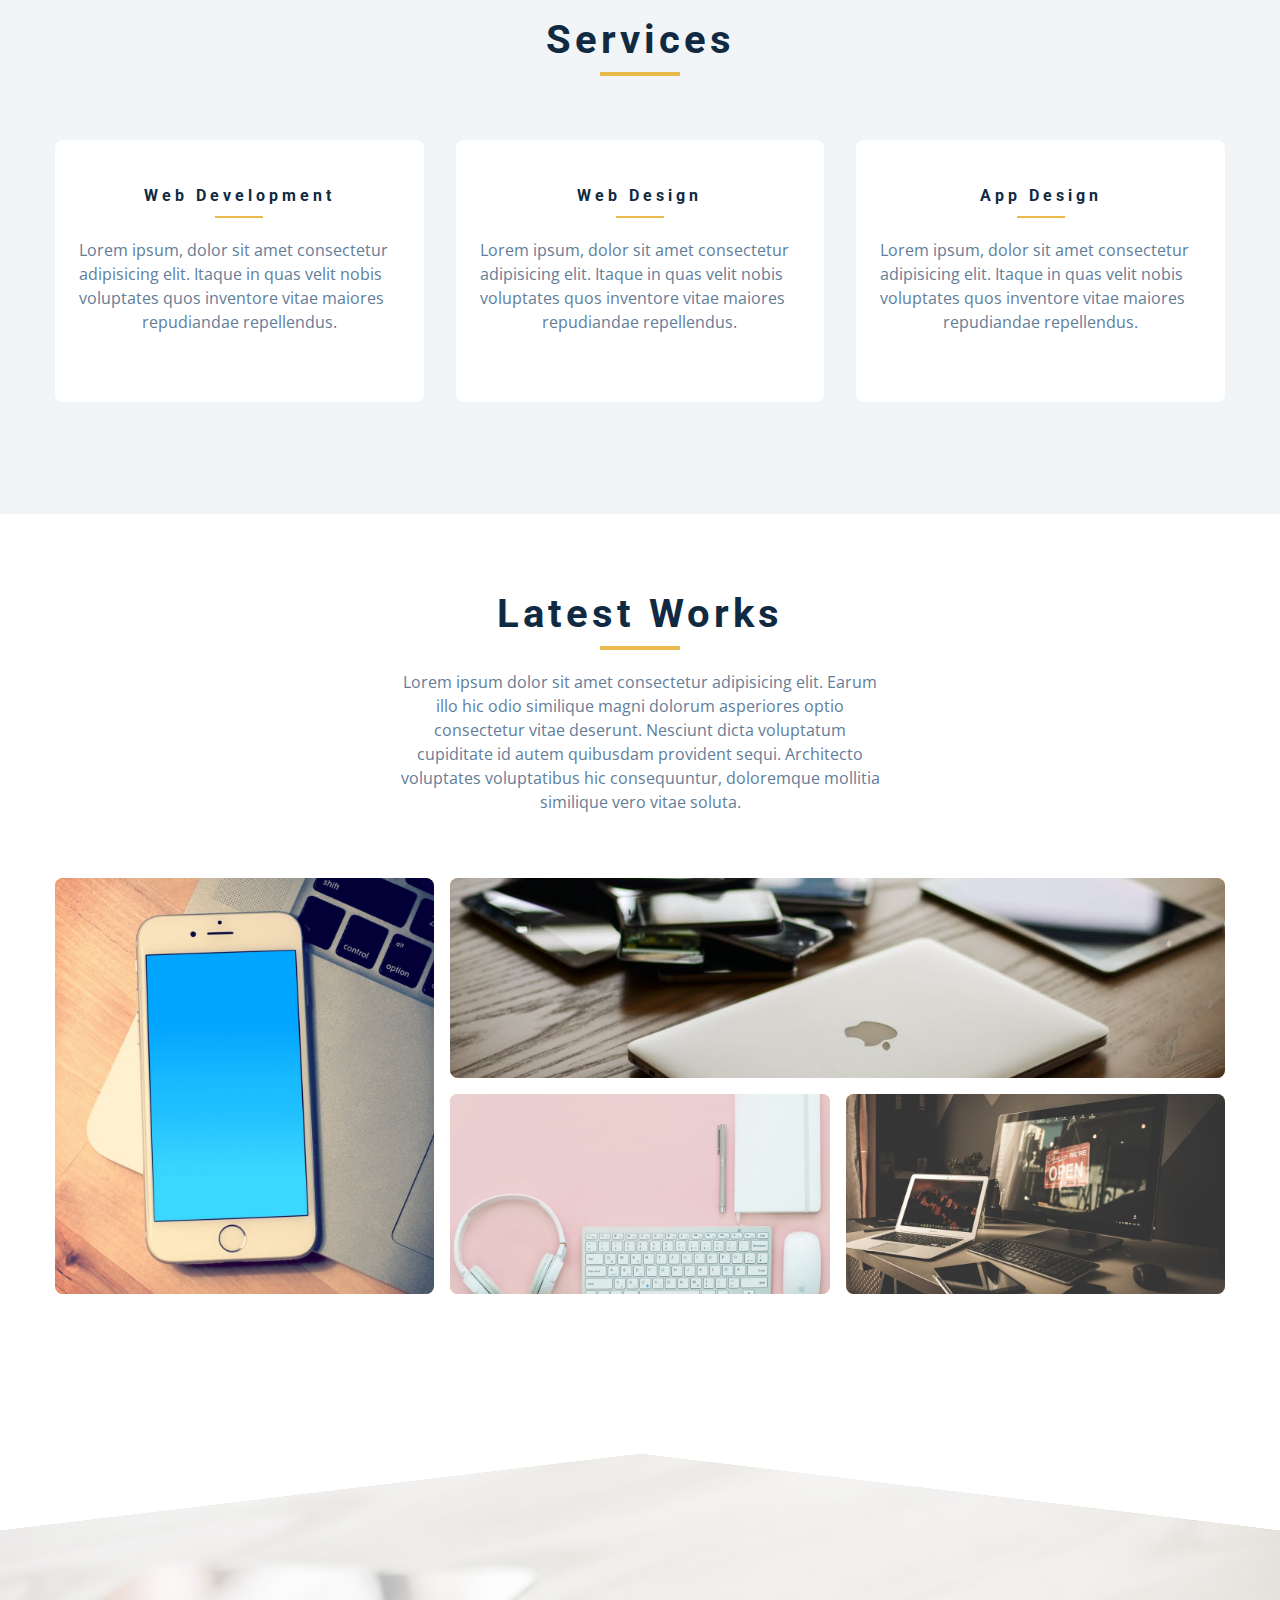
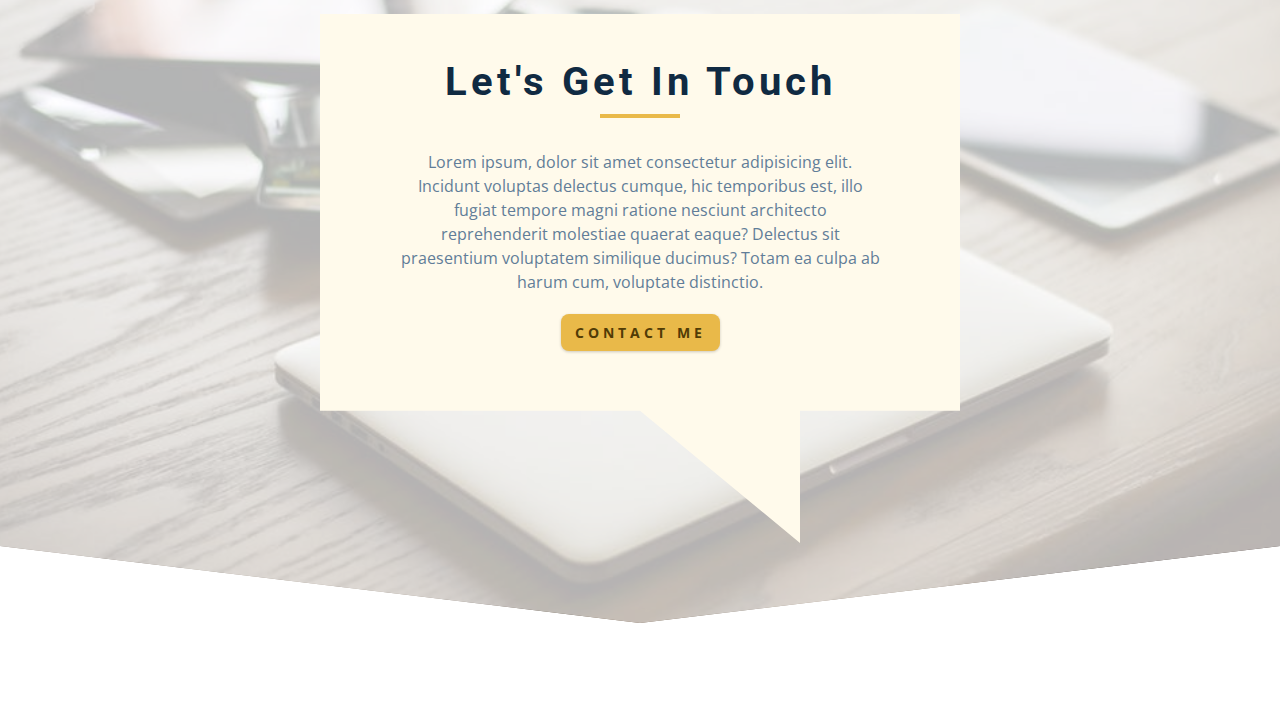
==== commit 513e842d: "2022-01-18-13:03" ====
--- a/index.html
+++ b/index.html
@@ -362,7 +362,7 @@
       </section>
 
       <!-- ============ end of connect ============ -->
-      <!-- ============ skills ============ -->
+      <!-- ============== skills ============== -->
 
       <!-- ============ end of skills ============ -->
       <!-- timeline -->
--- a/css/styles.css
+++ b/css/styles.css
@@ -654,6 +654,18 @@
    background: var(--clr-primary-10);
    padding: 3rem 5rem 12rem 5rem;
    text-align: center;
+   clip-path: polygon(
+      0% 0%,
+      100% 0%,
+      100% 75%,
+      75% 75%,
+      75% 100%,
+      50% 75%,
+      0% 75%
+   );
+}
+.connect {
+   clip-path: polygon(0 10%, 50% 0, 100% 10%, 100% 90%, 50% 100%, 0 90%);
 }
 
 /*
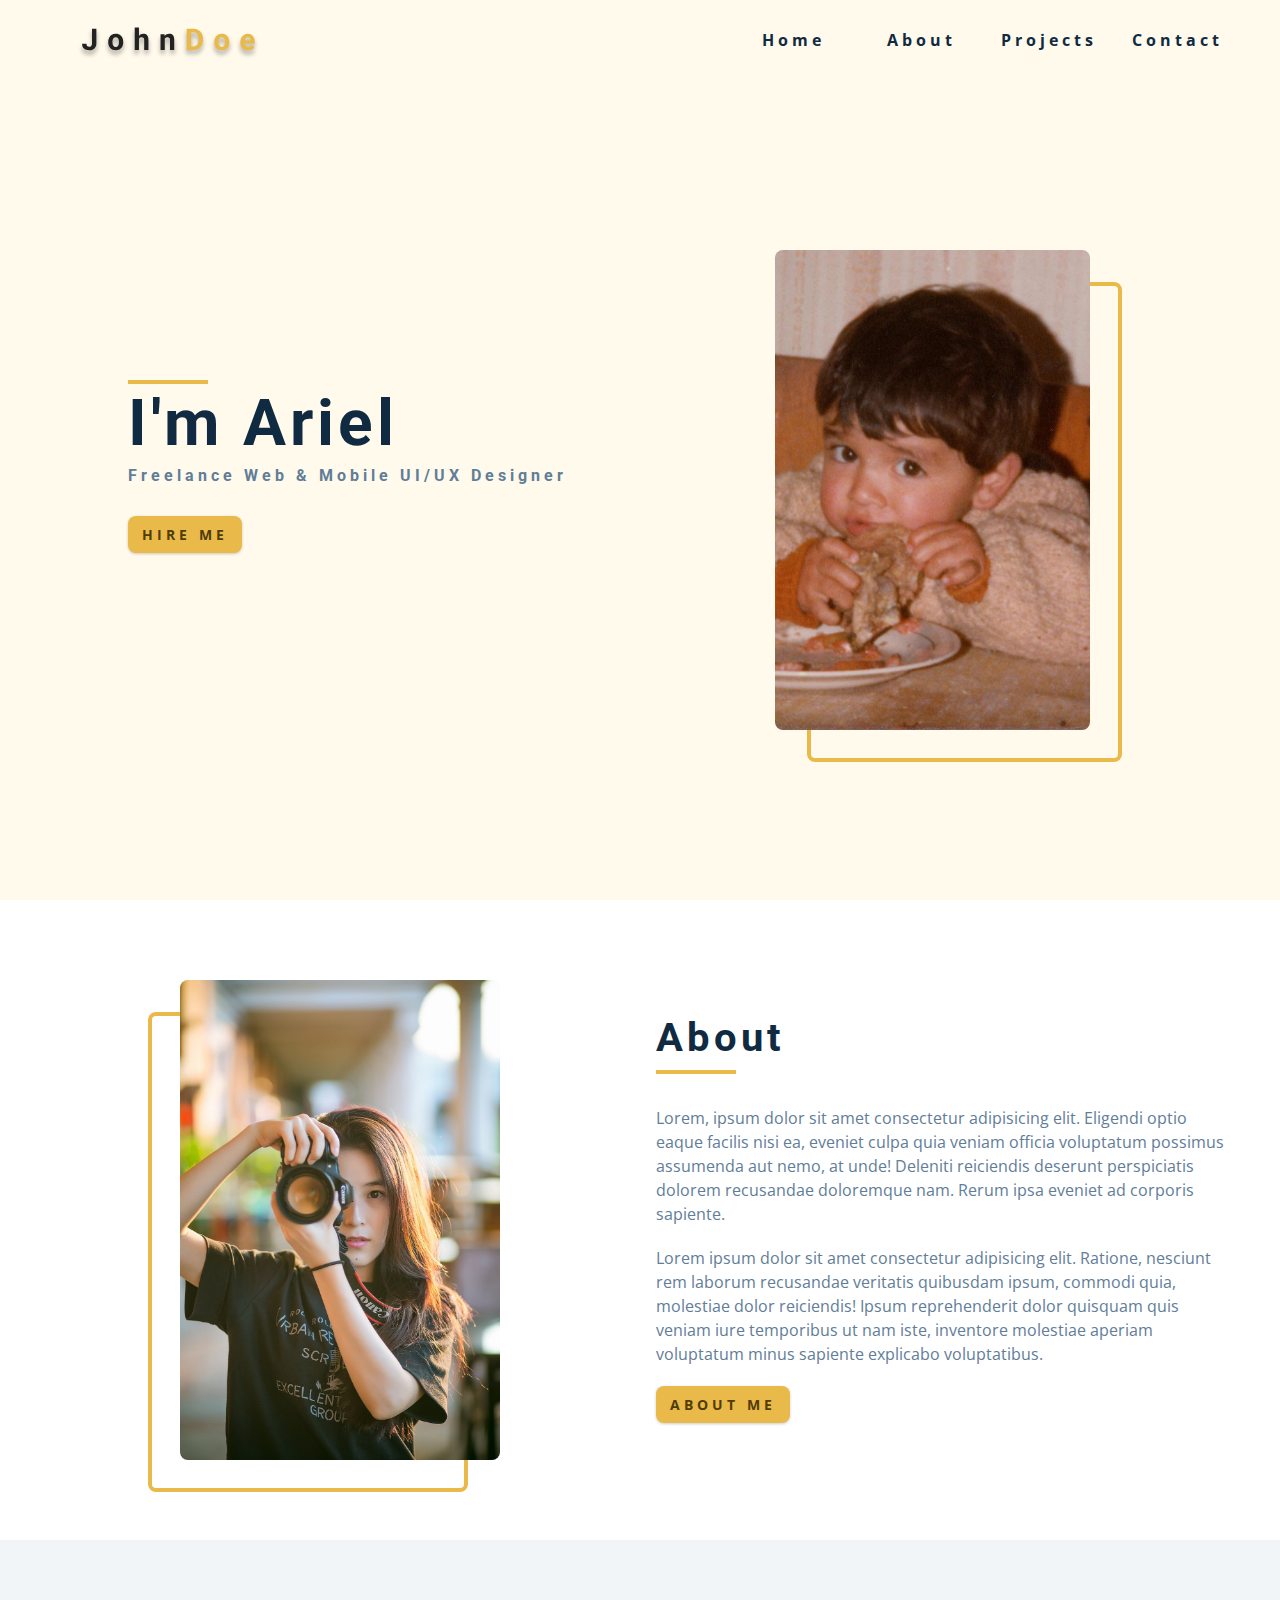
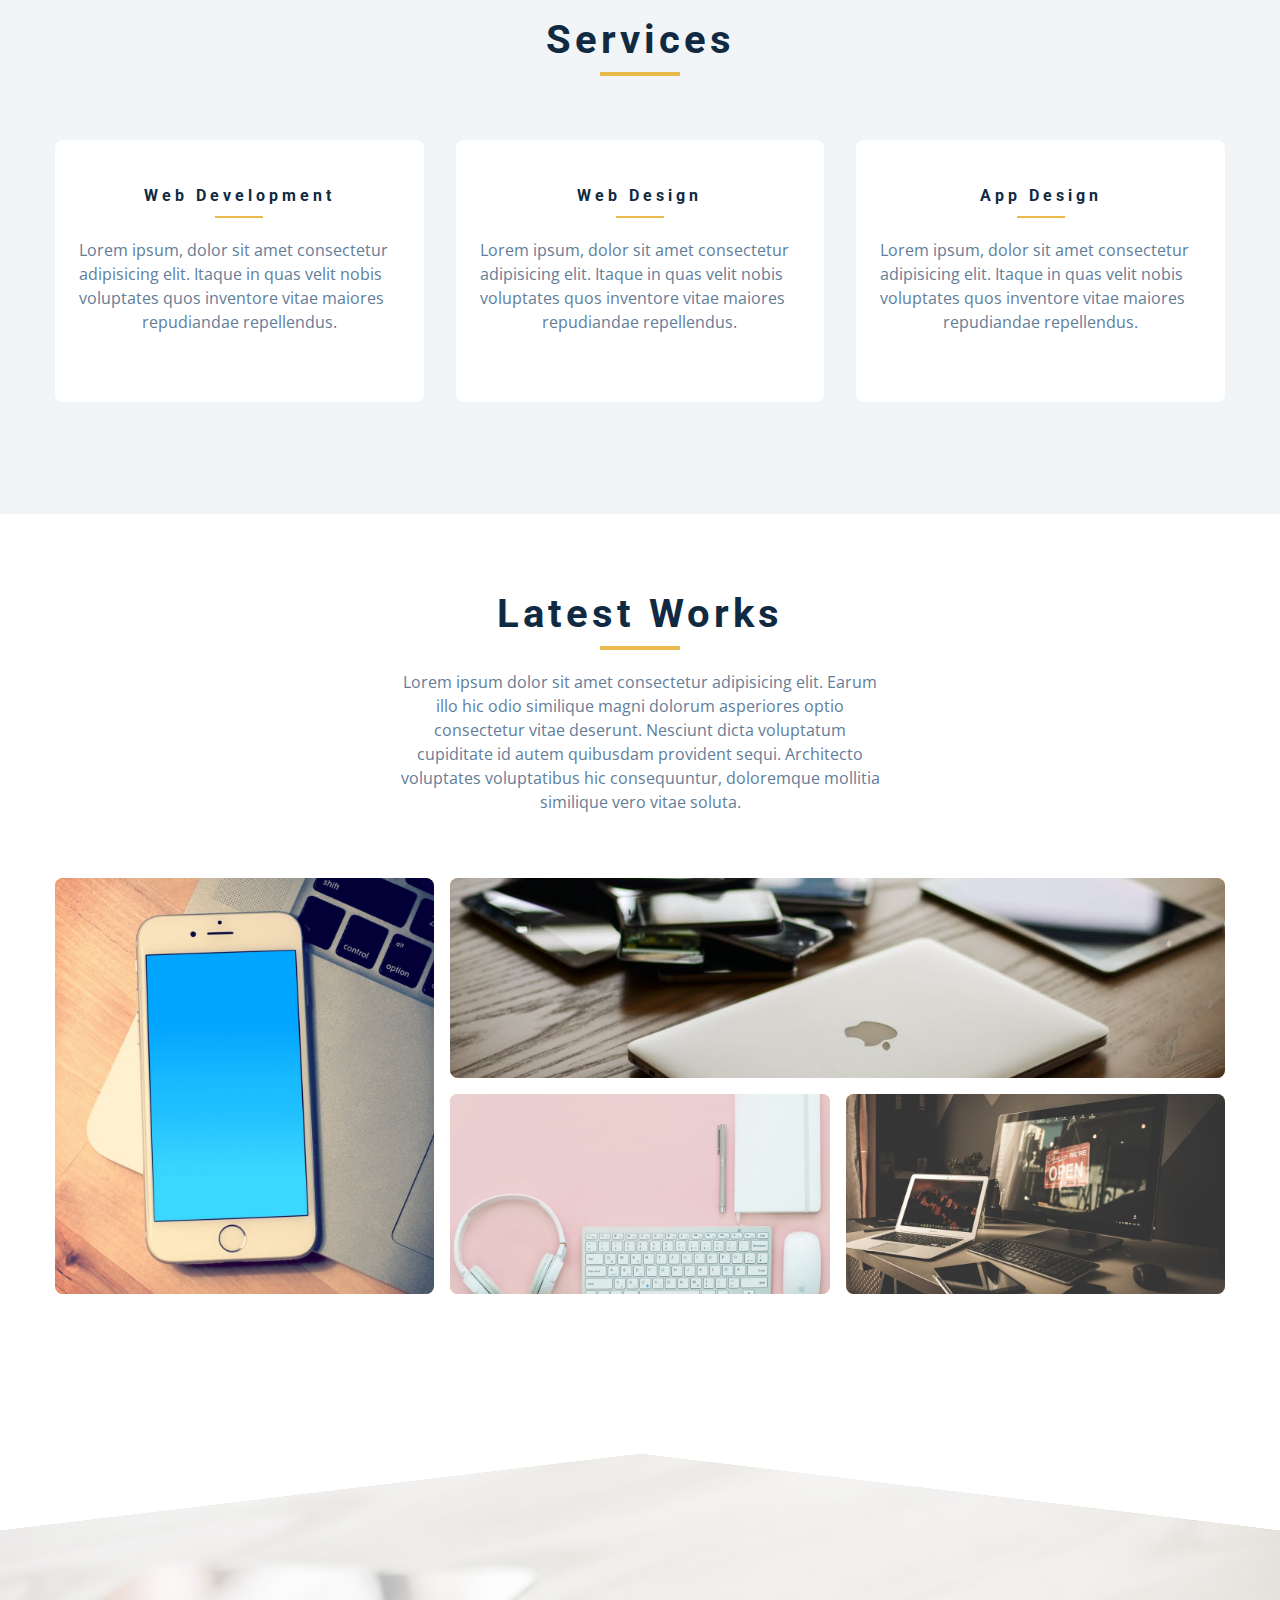
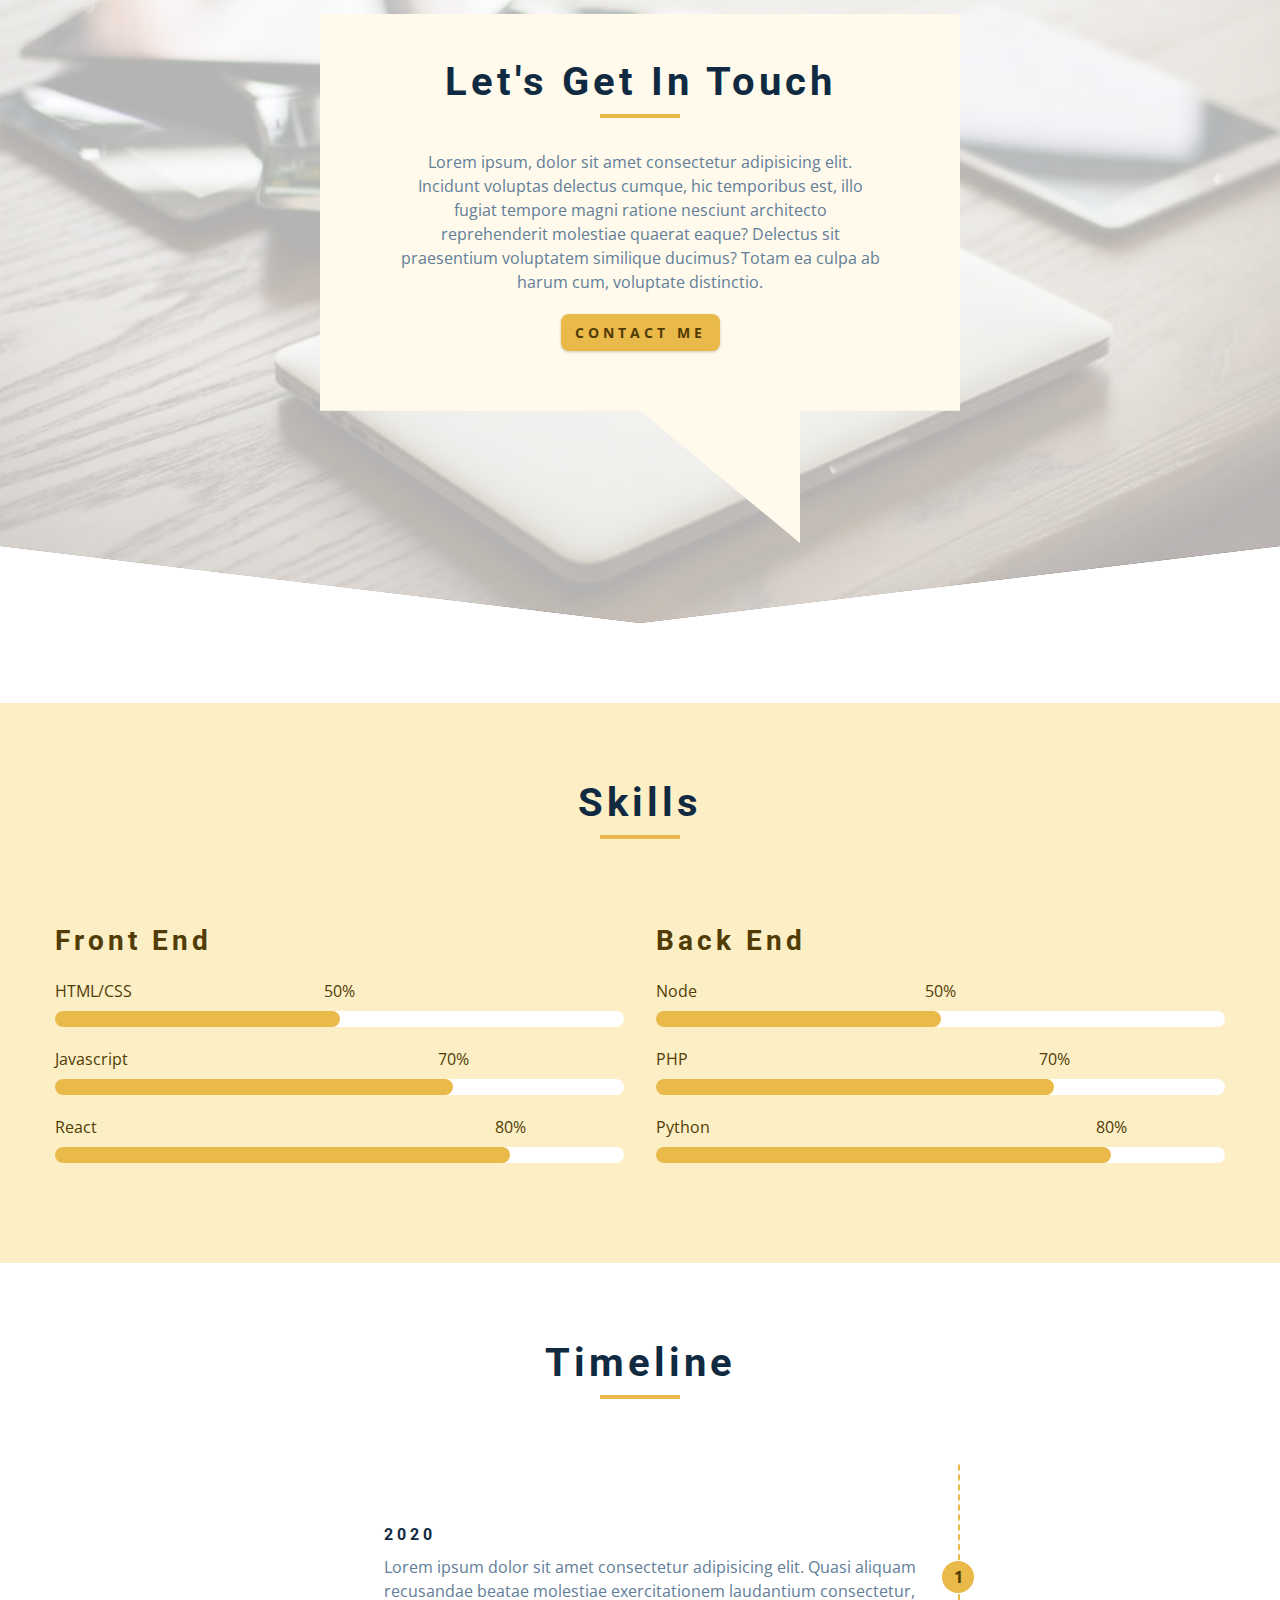
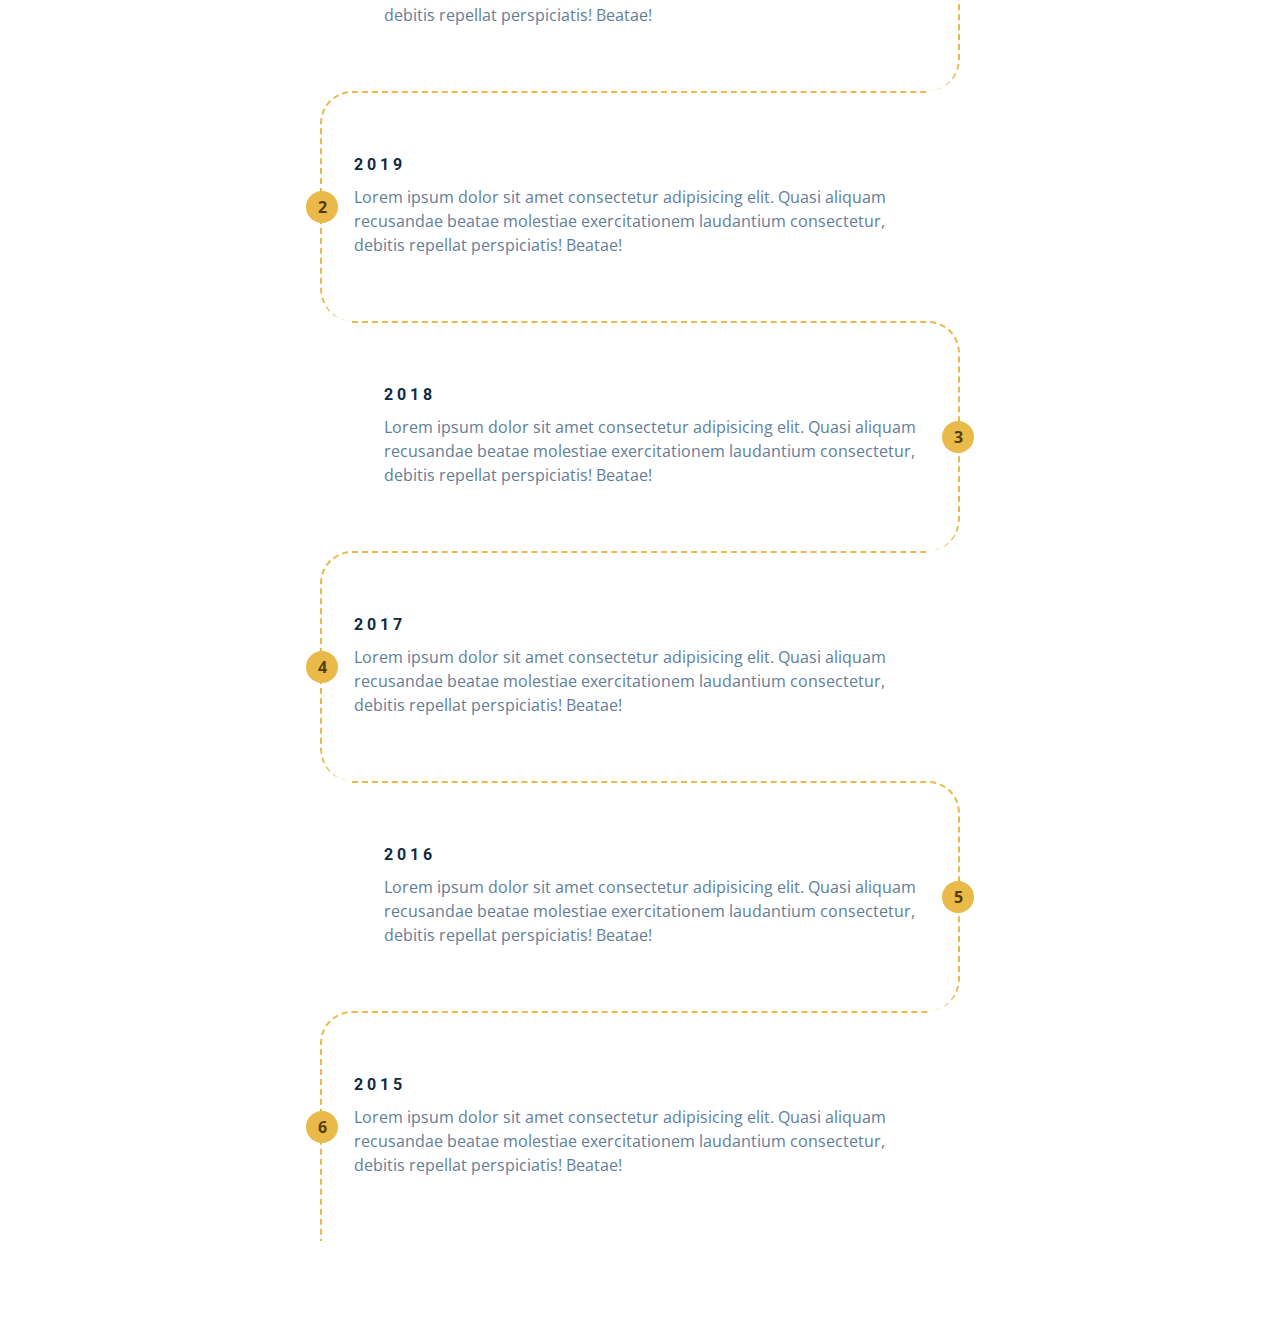
==== commit b90a48fc: "2022-01-25-21:15" ====
--- a/index.html
+++ b/index.html
@@ -363,11 +363,170 @@
 
       <!-- ============ end of connect ============ -->
       <!-- ============== skills ============== -->
+      <section class="section skills">
+         <!-- section title -->
+         <div class="section-title">
+            <h2>skills</h2>
+            <div class="underline"></div>
+         </div>
+         <!-- end section title -->
+         <div class="section-center skills-center">
+            <article>
+               <h3>front end</h3>
+               <!-- single skill -->
+               <div class="skill">
+                  <p>HTML/CSS</p>
+
+                  <div class="skill-container">
+                     <div class="skill-value"></div>
+                     <p class="skill-text">50%</p>
+                  </div>
+               </div>
+               <!-- end of single skill -->
+               <!-- single skill -->
+               <div class="skill">
+                  <p>Javascript</p>
+
+                  <div class="skill-container">
+                     <div class="skill-value value-70"></div>
+                     <p class="skill-text skill-text-70">70%</p>
+                  </div>
+               </div>
+               <!-- end of single skill -->
+               <!-- single skill -->
+               <div class="skill">
+                  <p>React</p>
+
+                  <div class="skill-container">
+                     <div class="skill-value value-80"></div>
+                     <p class="skill-text skill-text-80">80%</p>
+                  </div>
+               </div>
+               <!-- end of single skill -->
+            </article>
+
+            <article>
+               <h3>back end</h3>
+               <!-- single skill -->
+               <div class="skill">
+                  <p>Node</p>
+
+                  <div class="skill-container">
+                     <div class="skill-value"></div>
+                     <p class="skill-text">50%</p>
+                  </div>
+               </div>
+               <!-- end of single skill -->
+               <!-- single skill -->
+               <div class="skill">
+                  <p>PHP</p>
+
+                  <div class="skill-container">
+                     <div class="skill-value value-70"></div>
+                     <p class="skill-text skill-text-70">70%</p>
+                  </div>
+               </div>
+               <!-- end of single skill -->
+               <!-- single skill -->
+               <div class="skill">
+                  <p>Python</p>
+
+                  <div class="skill-container">
+                     <div class="skill-value value-80"></div>
+                     <p class="skill-text skill-text-80">80%</p>
+                  </div>
+               </div>
+               <!-- end of single skill -->
+            </article>
+         </div>
+      </section>
 
       <!-- ============ end of skills ============ -->
-      <!-- timeline -->
-
-      <!--end of  timeline -->
+      <!-- ============ timeline ============ -->
+      <section class="section timeline">
+         <!-- section title -->
+         <div class="section-title">
+            <h2>timeline</h2>
+            <div class="underline"></div>
+         </div>
+         <!-- end section title -->
+         <div class="section-center timeline-center">
+            <!-- single timeline item -->
+            <article class="timeline-item">
+               <h4>2020</h4>
+               <p>
+                  Lorem ipsum dolor sit amet consectetur adipisicing elit. Quasi
+                  aliquam recusandae beatae molestiae exercitationem laudantium
+                  consectetur, debitis repellat perspiciatis! Beatae!
+               </p>
+
+               <span class="number">1</span>
+            </article>
+            <!-- end of single timeline item -->
+            <!-- single timeline item -->
+            <article class="timeline-item">
+               <h4>2019</h4>
+               <p>
+                  Lorem ipsum dolor sit amet consectetur adipisicing elit. Quasi
+                  aliquam recusandae beatae molestiae exercitationem laudantium
+                  consectetur, debitis repellat perspiciatis! Beatae!
+               </p>
+
+               <span class="number">2</span>
+            </article>
+            <!-- end of single timeline item -->
+            <!-- single timeline item -->
+            <article class="timeline-item">
+               <h4>2018</h4>
+               <p>
+                  Lorem ipsum dolor sit amet consectetur adipisicing elit. Quasi
+                  aliquam recusandae beatae molestiae exercitationem laudantium
+                  consectetur, debitis repellat perspiciatis! Beatae!
+               </p>
+
+               <span class="number">3</span>
+            </article>
+            <!-- end of single timeline item -->
+            <!-- single timeline item -->
+            <article class="timeline-item">
+               <h4>2017</h4>
+               <p>
+                  Lorem ipsum dolor sit amet consectetur adipisicing elit. Quasi
+                  aliquam recusandae beatae molestiae exercitationem laudantium
+                  consectetur, debitis repellat perspiciatis! Beatae!
+               </p>
+
+               <span class="number">4</span>
+            </article>
+            <!-- end of single timeline item -->
+            <!-- single timeline item -->
+            <article class="timeline-item">
+               <h4>2016</h4>
+               <p>
+                  Lorem ipsum dolor sit amet consectetur adipisicing elit. Quasi
+                  aliquam recusandae beatae molestiae exercitationem laudantium
+                  consectetur, debitis repellat perspiciatis! Beatae!
+               </p>
+
+               <span class="number">5</span>
+            </article>
+            <!-- end of single timeline item -->
+            <!-- single timeline item -->
+            <article class="timeline-item">
+               <h4>2015</h4>
+               <p>
+                  Lorem ipsum dolor sit amet consectetur adipisicing elit. Quasi
+                  aliquam recusandae beatae molestiae exercitationem laudantium
+                  consectetur, debitis repellat perspiciatis! Beatae!
+               </p>
+
+               <span class="number">6</span>
+            </article>
+            <!-- end of single timeline item -->
+         </div>
+      </section>
+
+      <!-- ============ end of  timeline ============ -->
       <!-- blog -->
 
       <!--end of  blog -->
--- a/css/styles.css
+++ b/css/styles.css
@@ -673,11 +673,138 @@
 Skills
 ===============
 */
+@media screen and (min-width: 768px) {
+   .skills-center {
+      display: grid;
+      grid-template-columns: 1fr 1fr;
+      column-gap: 2rem;
+   }
+}
+
+.skills {
+   background: var(--clr-primary-9);
+}
+
+.skills h3 {
+   margin: 1.5rem 0;
+   color: var(--clr-primary-1);
+}
+
+.skill {
+   margin-bottom: 1.25rem;
+}
+
+.skill p {
+   margin-bottom: 0.5rem;
+   text-transform: capitalize;
+   color: var(--clr-primary-1);
+}
+
+.skill-container {
+   background: var(--clr-white);
+   height: 1rem;
+   width: 100%;
+   border-radius: var(--radius);
+   position: relative;
+}
+
+.skill-value {
+   position: absolute;
+   top: 0;
+   left: 0;
+   background: var(--clr-primary-5);
+   height: 100%;
+   border-radius: var(--radius);
+   width: 50%;
+}
+
+.value-70 {
+   width: 70%;
+}
+
+.value-80 {
+   width: 80%;
+}
+
+.skill-text {
+   position: absolute;
+   top: -2rem;
+   left: 50%;
+   transform: translateX(-50%);
+}
+
+.skill-text-70 {
+   left: 70%;
+}
+
+.skill-text-80 {
+   left: 80%;
+}
+
 /*
 =============== 
 Timeline
 ===============
 */
+.timeline-center {
+   width: 80vw;
+   max-width: 40rem;
+}
+.timeline-item {
+   border-top: 2px dashed var(--clr-primary-5);
+   margin: 0;
+   padding: 4rem 2rem;
+   position: relative;
+}
+.timeline p {
+   margin-bottom: 0;
+}
+
+/* hace el match en un grupo de siblings, y los timeline-items son todos un grupo de siblings */
+.timeline-item:nth-child(even) {
+   border-left: 2px dashed var(--clr-primary-5);
+   border-top-left-radius: 2rem;
+   border-bottom-left-radius: 2rem;
+   margin-right: 2rem;
+   padding-right: 0;
+}
+.timeline-item:nth-child(odd) {
+   border-right: 2px dashed var(--clr-primary-5);
+   border-top-right-radius: 2rem;
+   border-bottom-right-radius: 2rem;
+   margin-left: 2rem;
+   padding-right: 0;
+}
+.timeline-item:first-child {
+   border-top: 0;
+   border-top-right-radius: 0;
+}
+.timeline-item:last-child {
+   border-bottom-left-radius: 0;
+}
+
+/* para tener un elemento redondo es mejor poner igules width y height , en lugar de hacerlo con padding */
+.number {
+   position: absolute;
+   top: 50%;
+   transform: translate(-50%, -50%);
+   margin-bottom: 0;
+   background: var(--clr-primary-5);
+   width: 2rem;
+   height: 2rem;
+   border-radius: 50%;
+   display: grid;
+   place-items: center;
+   color: var(--clr-primary-1);
+   font-weight: bold;
+}
+.timeline-item:nth-child(even) .number {
+   left: 0;
+}
+.timeline-item:nth-child(odd) .number {
+   right: 0;
+   transform: translate(50%, -50%);
+}
 
 /*
 =============== 
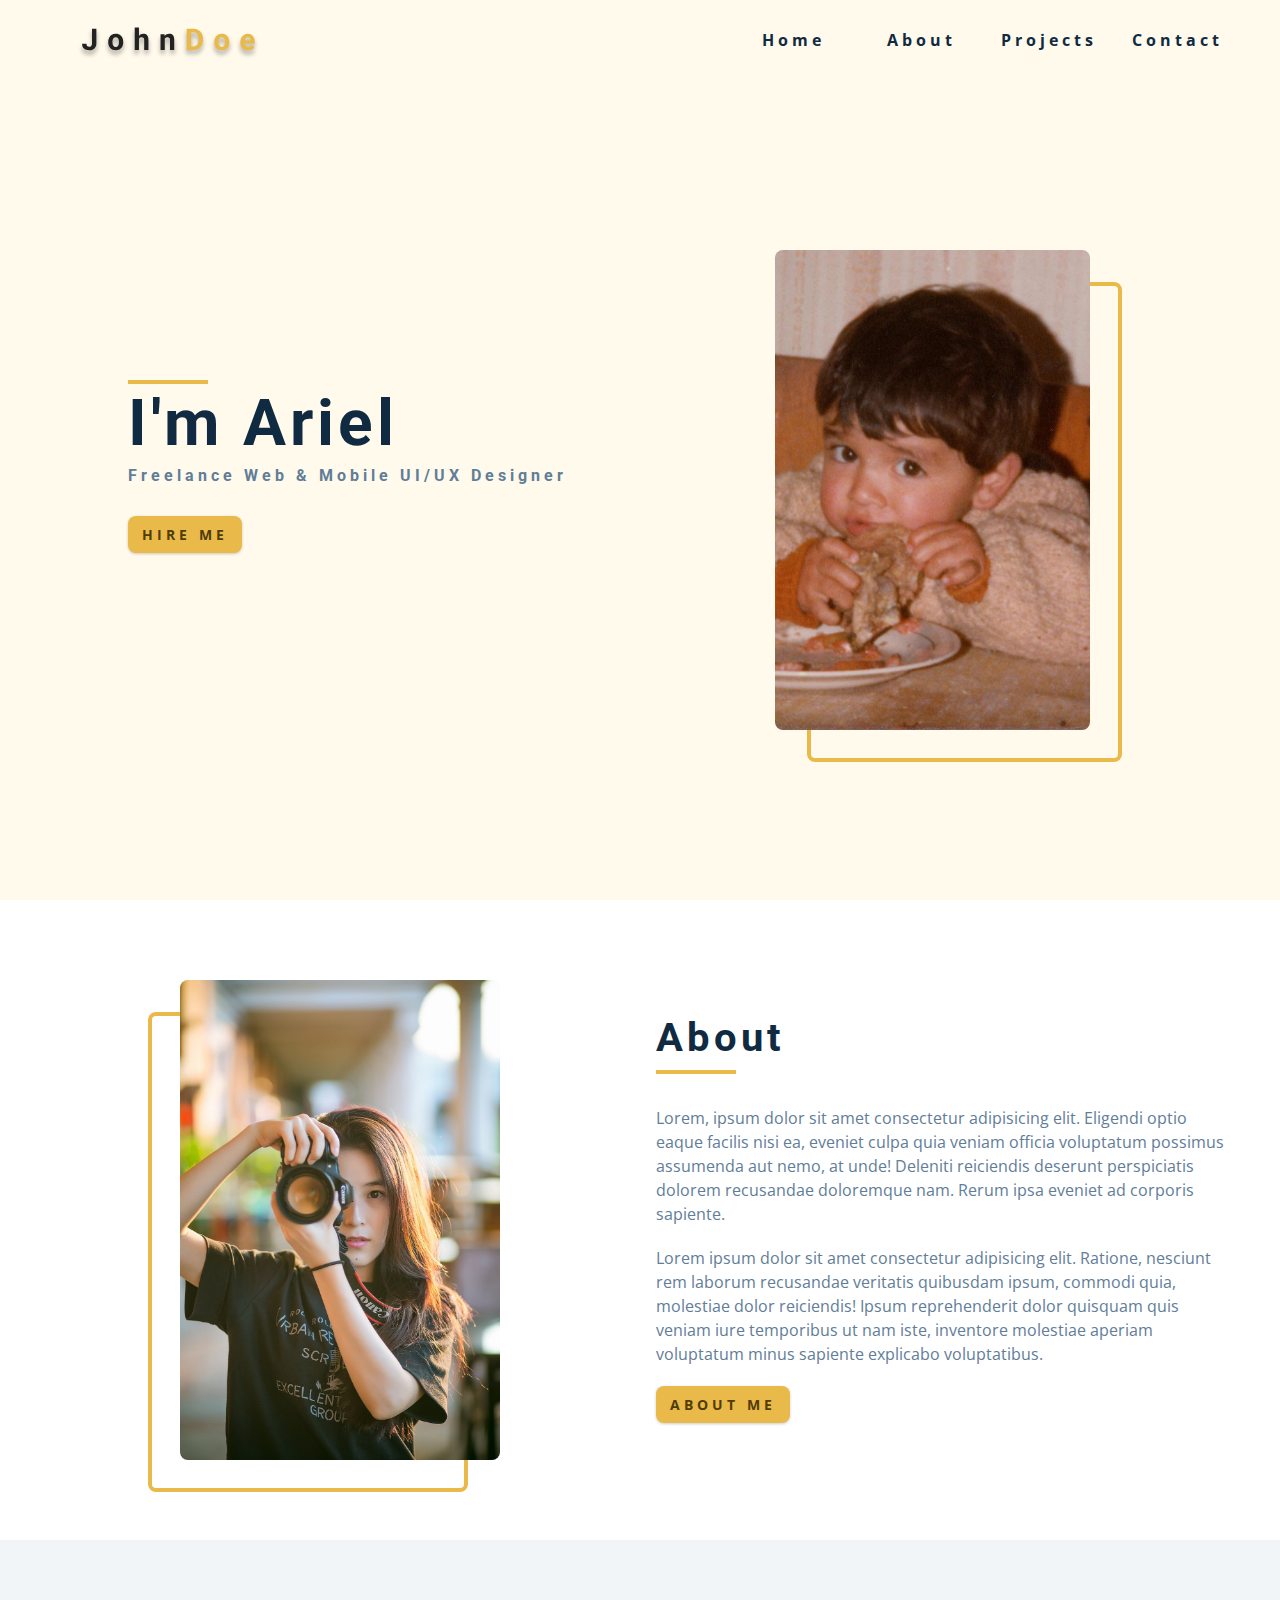
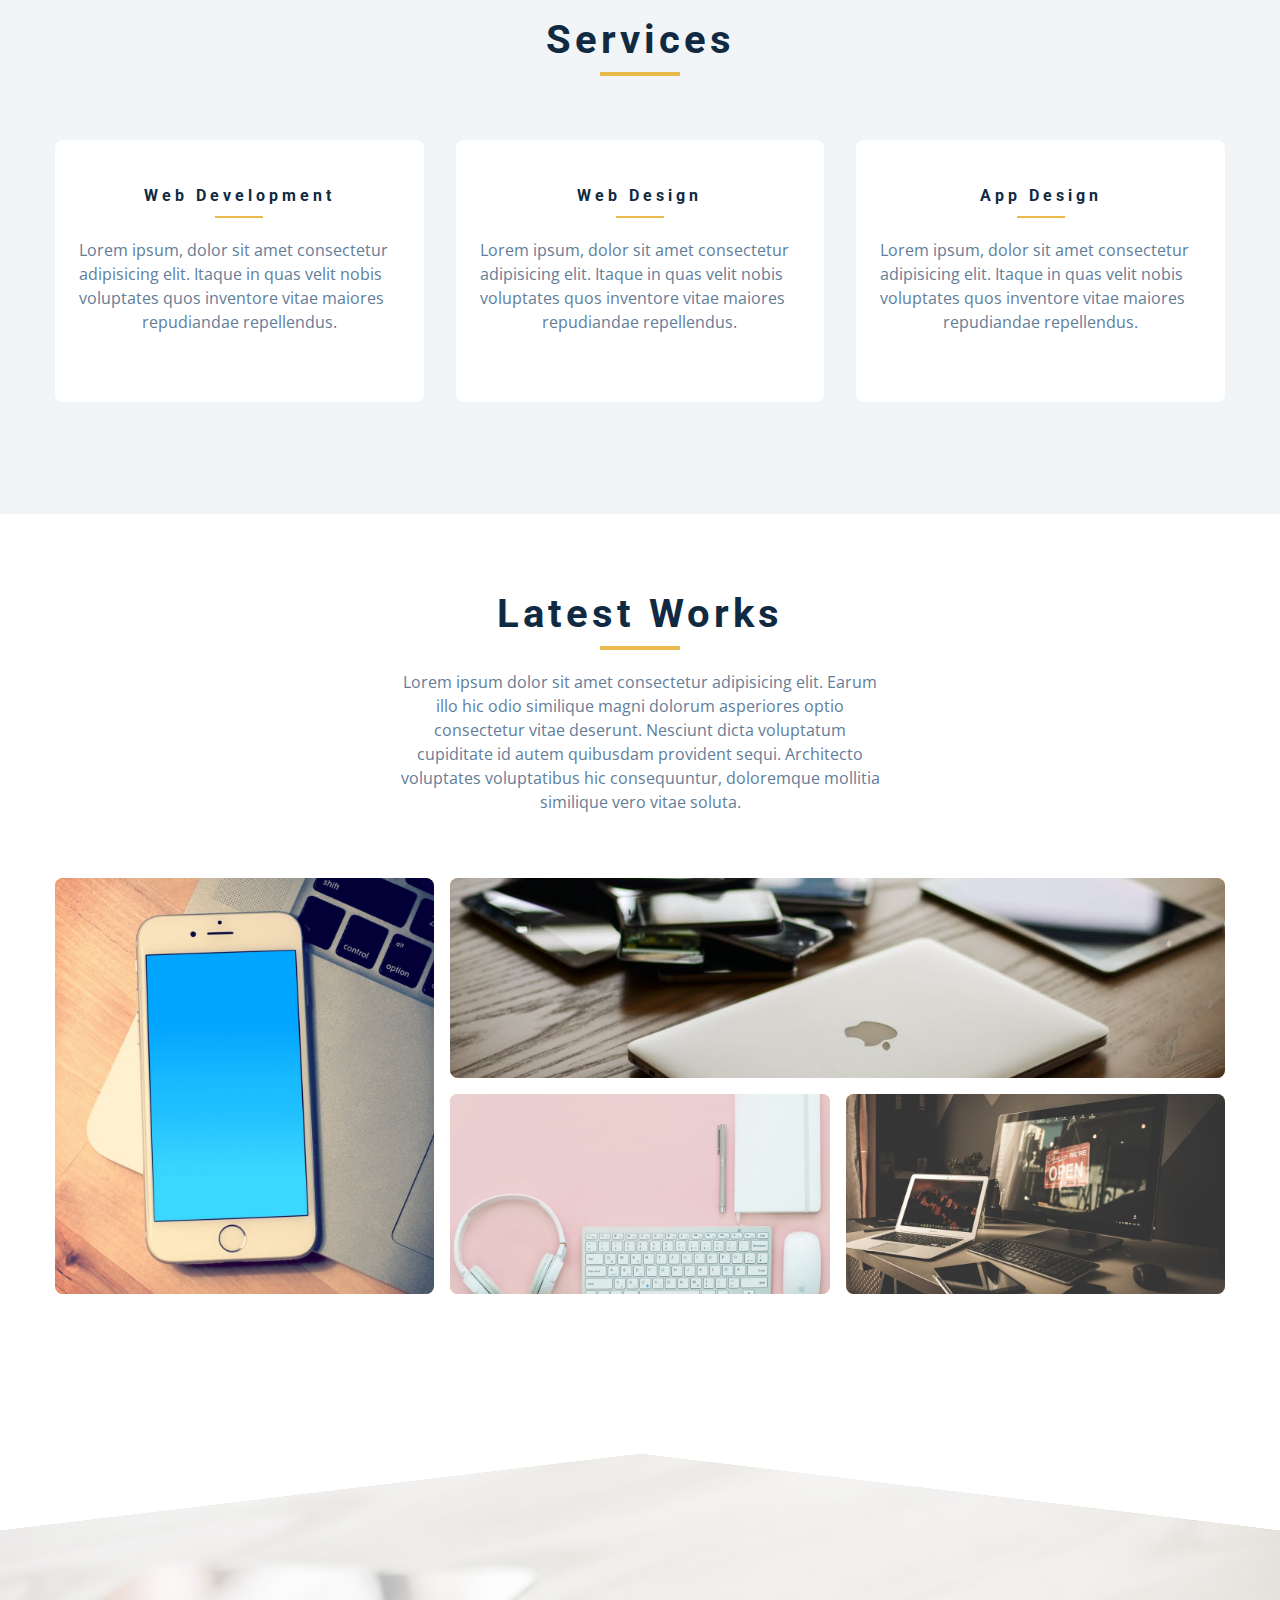
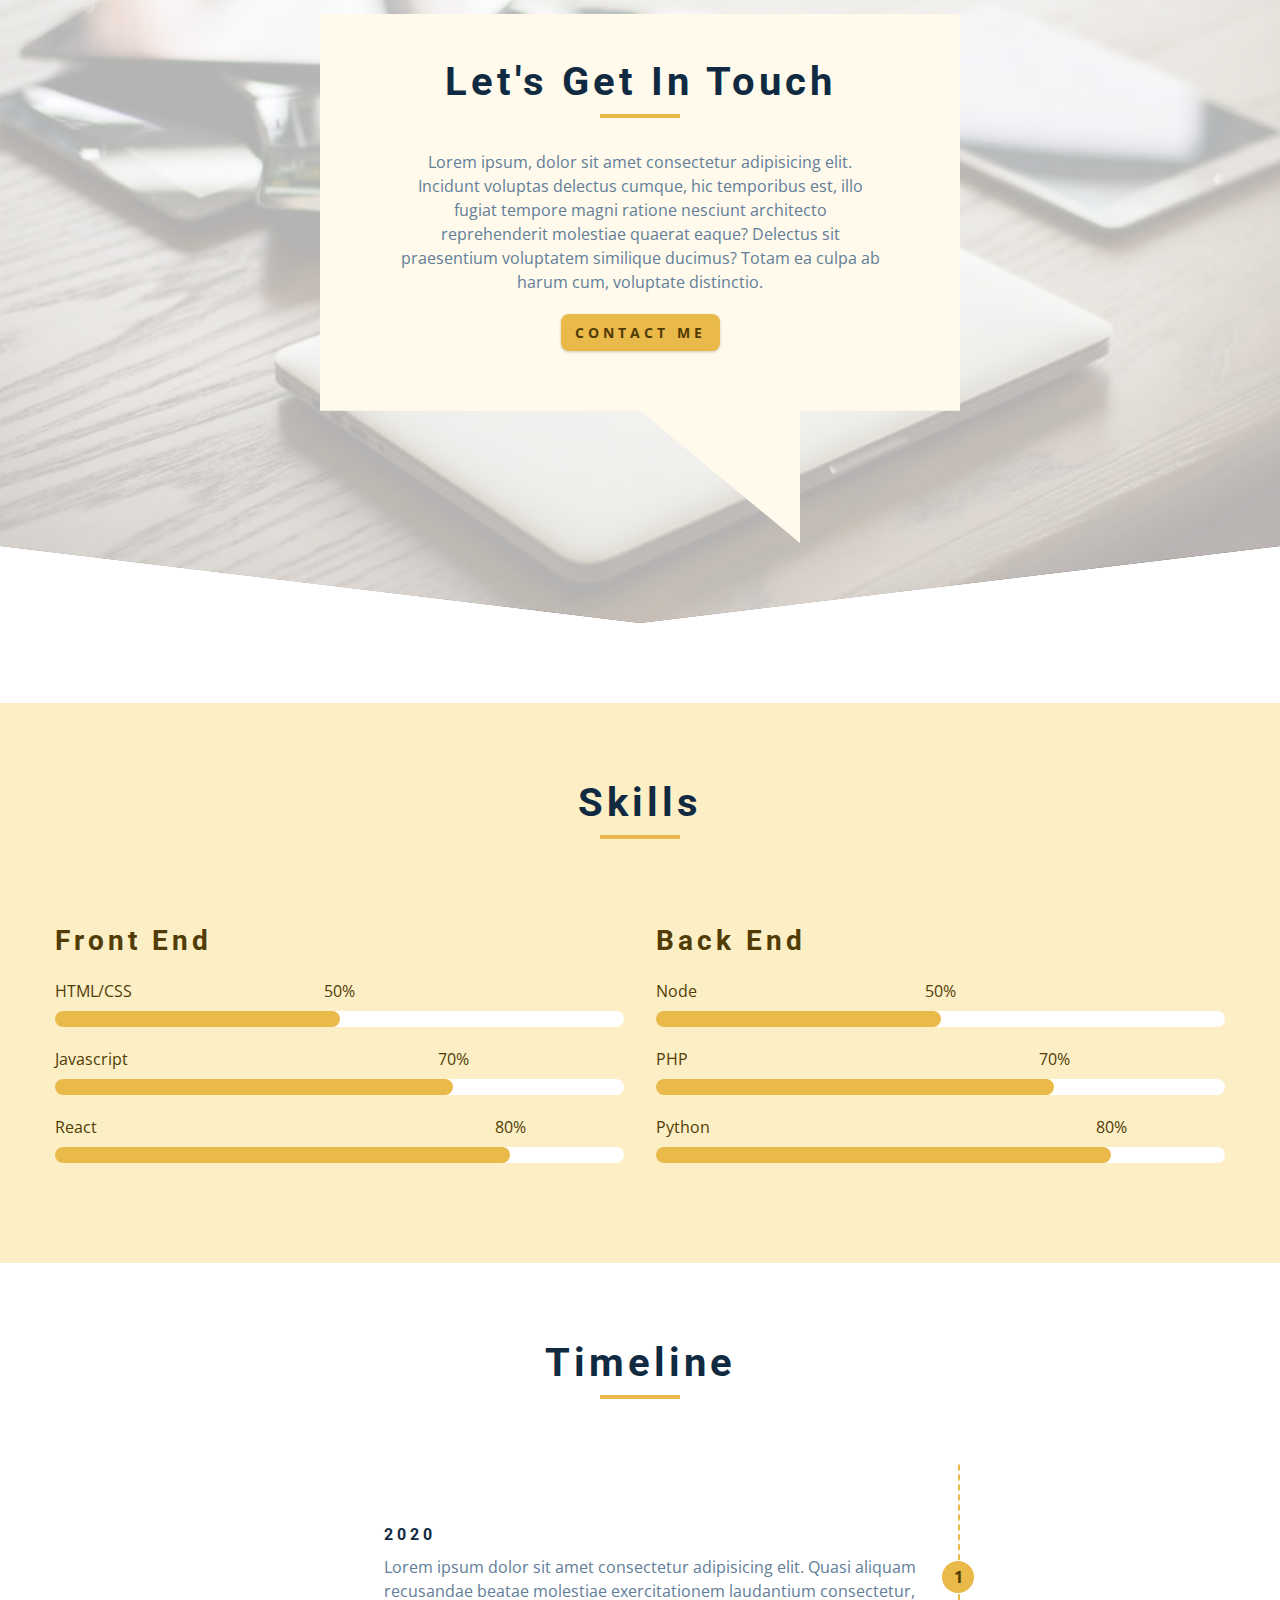
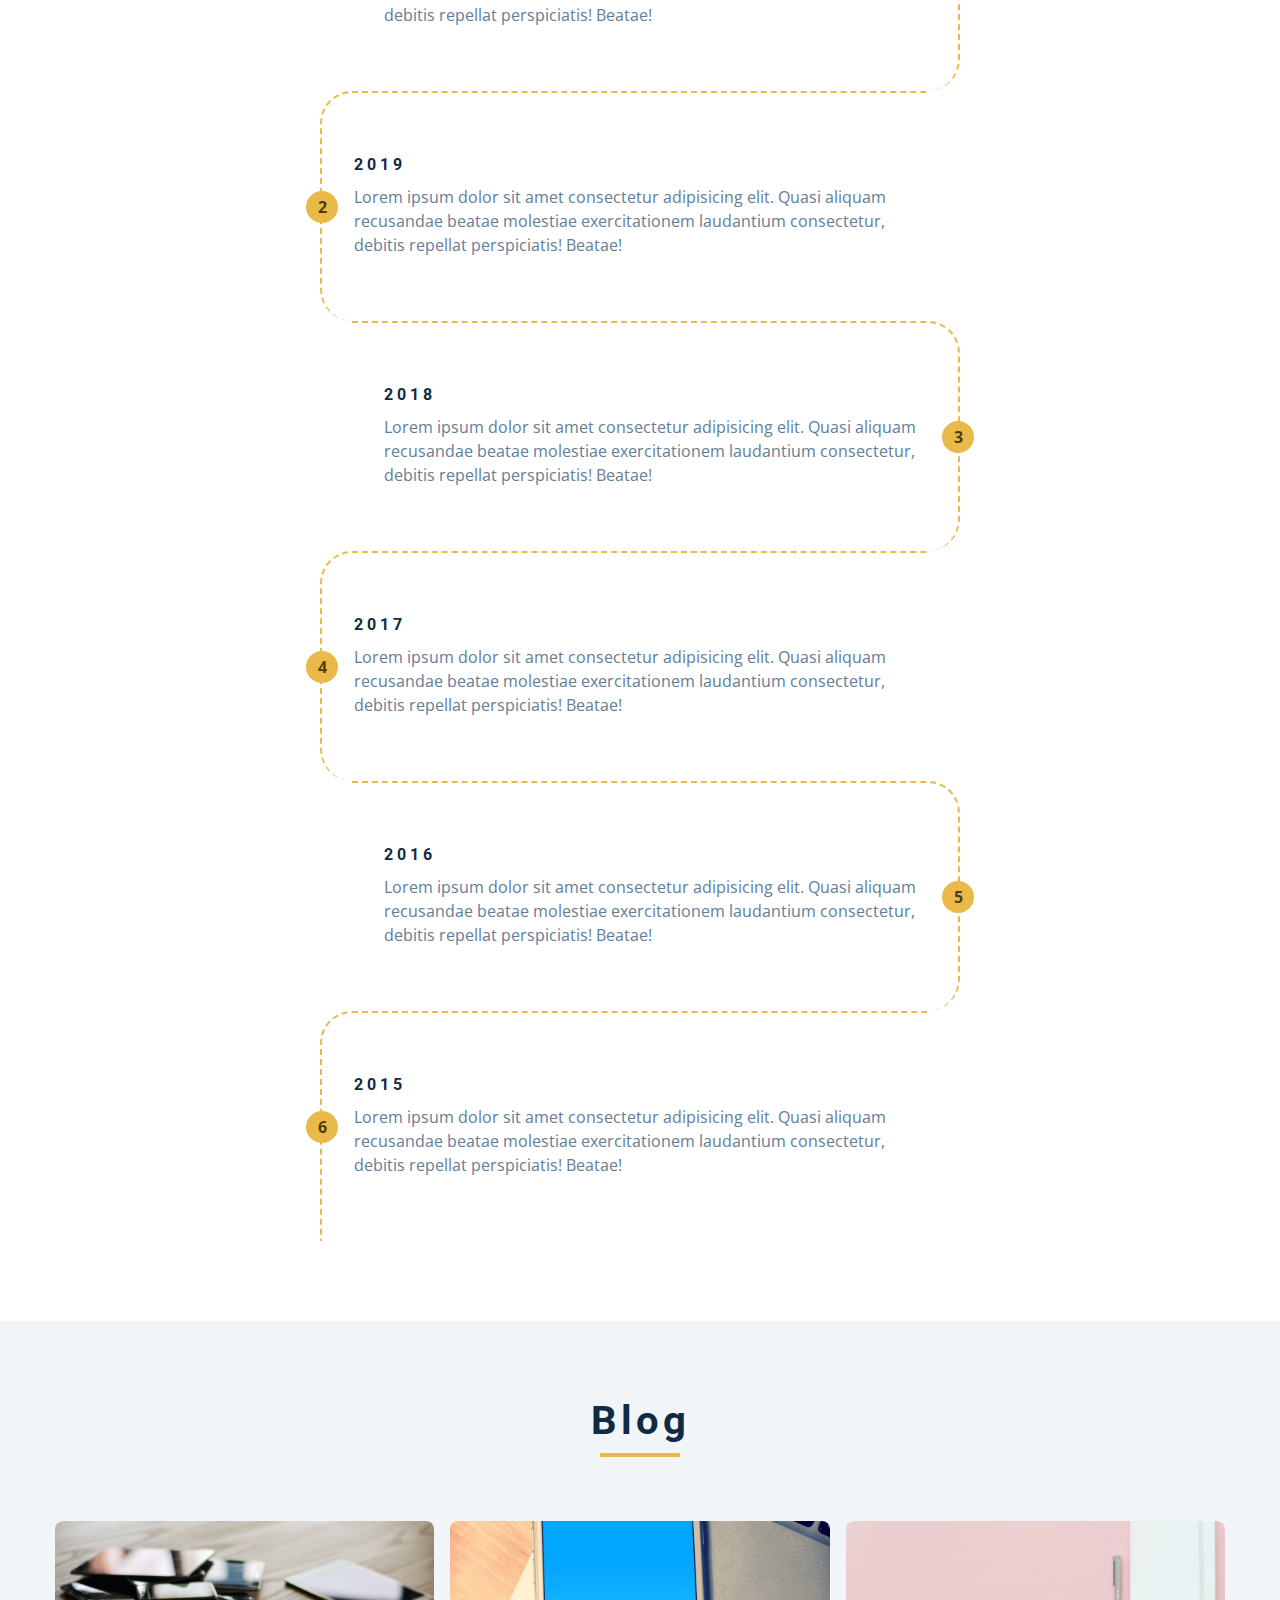
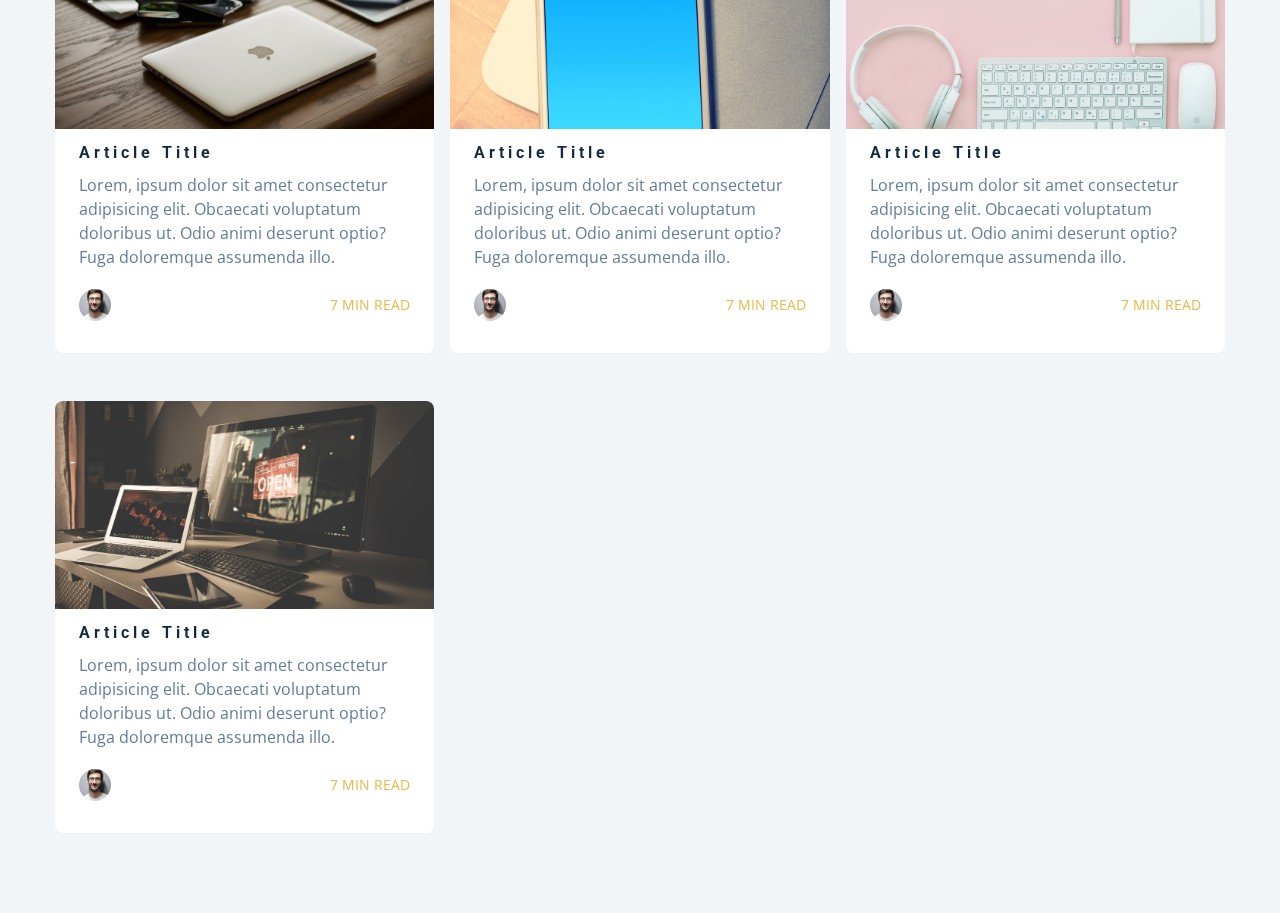
==== commit de3e24ef: "listo blog" ====
--- a/index.html
+++ b/index.html
@@ -527,9 +527,129 @@
       </section>
 
       <!-- ============ end of  timeline ============ -->
-      <!-- blog -->
-
-      <!--end of  blog -->
+      <!-- ============ blog ============ -->
+      <section class="section blog">
+         <!-- section title -->
+         <div class="section-title">
+            <h2>blog</h2>
+            <div class="underline"></div>
+         </div>
+         <!-- end section title -->
+         <div class="section-center blog-center">
+            <!-- sigle article -->
+            <div class="card">
+               <!-- front of the card -->
+               <div class="card-side card-front">
+                  <img src="./images/project-1.jpeg" alt="" />
+
+                  <div class="card-info">
+                     <h4>article title</h4>
+                     <p>
+                        Lorem, ipsum dolor sit amet consectetur adipisicing
+                        elit. Obcaecati voluptatum doloribus ut. Odio animi
+                        deserunt optio? Fuga doloremque assumenda illo.
+                     </p>
+
+                     <div class="card-footer">
+                        <img
+                           src="./images/hero-img-small.jpeg"
+                           alt="author image"
+                        />
+                        <p>7 min read</p>
+                     </div>
+                  </div>
+               </div>
+               <!-- card back -->
+               <div class="card-side card-back">
+                  <button class="btn">read more</button>
+               </div>
+            </div>
+            <!-- end of sigle article -->
+            <!-- sigle article -->
+            <div class="card">
+               <!-- front of the card -->
+               <div class="card-side card-front">
+                  <img src="./images/project-2.jpeg" alt="" />
+                  <div class="card-info">
+                     <h4>article title</h4>
+                     <p>
+                        Lorem, ipsum dolor sit amet consectetur adipisicing
+                        elit. Obcaecati voluptatum doloribus ut. Odio animi
+                        deserunt optio? Fuga doloremque assumenda illo.
+                     </p>
+                     <div class="card-footer">
+                        <img
+                           src="./images/hero-img-small.jpeg"
+                           alt="author image"
+                        />
+                        <p>7 min read</p>
+                     </div>
+                  </div>
+               </div>
+               <!-- card back -->
+               <div class="card-side card-back">
+                  <button class="btn">read more</button>
+               </div>
+            </div>
+            <!-- end of sigle article -->
+            <!-- sigle article -->
+            <div class="card">
+               <!-- front of the card -->
+               <div class="card-side card-front">
+                  <img src="./images/project-3.jpeg" alt="" />
+                  <div class="card-info">
+                     <h4>article title</h4>
+                     <p>
+                        Lorem, ipsum dolor sit amet consectetur adipisicing
+                        elit. Obcaecati voluptatum doloribus ut. Odio animi
+                        deserunt optio? Fuga doloremque assumenda illo.
+                     </p>
+                     <div class="card-footer">
+                        <img
+                           src="./images/hero-img-small.jpeg"
+                           alt="author image"
+                        />
+                        <p>7 min read</p>
+                     </div>
+                  </div>
+               </div>
+               <!-- card back -->
+               <div class="card-side card-back">
+                  <button class="btn">read more</button>
+               </div>
+            </div>
+            <!-- end of sigle article -->
+            <!-- sigle article -->
+            <div class="card">
+               <!-- front of the card -->
+               <div class="card-side card-front">
+                  <img src="./images/project-4.jpeg" alt="" />
+                  <div class="card-info">
+                     <h4>article title</h4>
+                     <p>
+                        Lorem, ipsum dolor sit amet consectetur adipisicing
+                        elit. Obcaecati voluptatum doloribus ut. Odio animi
+                        deserunt optio? Fuga doloremque assumenda illo.
+                     </p>
+                     <div class="card-footer">
+                        <img
+                           src="./images/hero-img-small.jpeg"
+                           alt="author image"
+                        />
+                        <p>7 min read</p>
+                     </div>
+                  </div>
+               </div>
+               <!-- card back -->
+               <div class="card-side card-back">
+                  <button class="btn">read more</button>
+               </div>
+            </div>
+            <!-- end of sigle article -->
+         </div>
+      </section>
+
+      <!-- ============ end of  blog ============ -->
       <!-- footer -->
 
       <script src="./js/app.js"></script>
--- a/css/styles.css
+++ b/css/styles.css
@@ -811,6 +811,76 @@
 Blog
 ===============
 */
+.blog {
+   background: var(--clr-grey-10);
+}
+.card {
+   height: 27rem;
+   position: relative;
+   perspective: 2000px;
+}
+
+.card-side {
+   backface-visibility: hidden;
+   transition: all 2s linear;
+   position: absolute;
+   top: 0;
+   left: 0;
+   width: 100%;
+   height: 100%;
+   border-radius: var(--radius);
+}
+.card-front {
+   background: var(--clr-white);
+}
+.card-back {
+   background: var(--clr-primary-10);
+   transform: rotateY(180deg);
+   display: grid;
+   place-items: center;
+}
+.card:hover .card-front {
+   transform: rotateY(-180deg);
+}
+
+.card:hover .card-back {
+   transform: rotateY(0);
+}
+.card-info {
+   padding: 1rem 1.5rem;
+}
+
+.card-front img {
+   height: 13rem;
+   object-fit: cover;
+   border-top-left-radius: var(--radius);
+   border-top-right-radius: var(--radius);
+}
+.card-footer {
+   display: grid;
+   grid-template-columns: auto 1fr;
+   align-items: center;
+}
+
+.card-footer img {
+   width: 2rem;
+   height: 2rem;
+   object-fit: cover;
+   border-radius: 50%;
+}
+.card-footer p {
+   margin-bottom: 0;
+   text-transform: uppercase;
+   justify-self: end;
+   color: var(--clr-primary-5);
+   font-size: 0.85rem;
+}
+/* layout columns */
+.blog-center {
+   display: grid;
+   grid-template-columns: repeat(auto-fill, minmax(330px, 1fr));
+   gap: 3rem 1rem;
+}
 
 /*
 =============== 
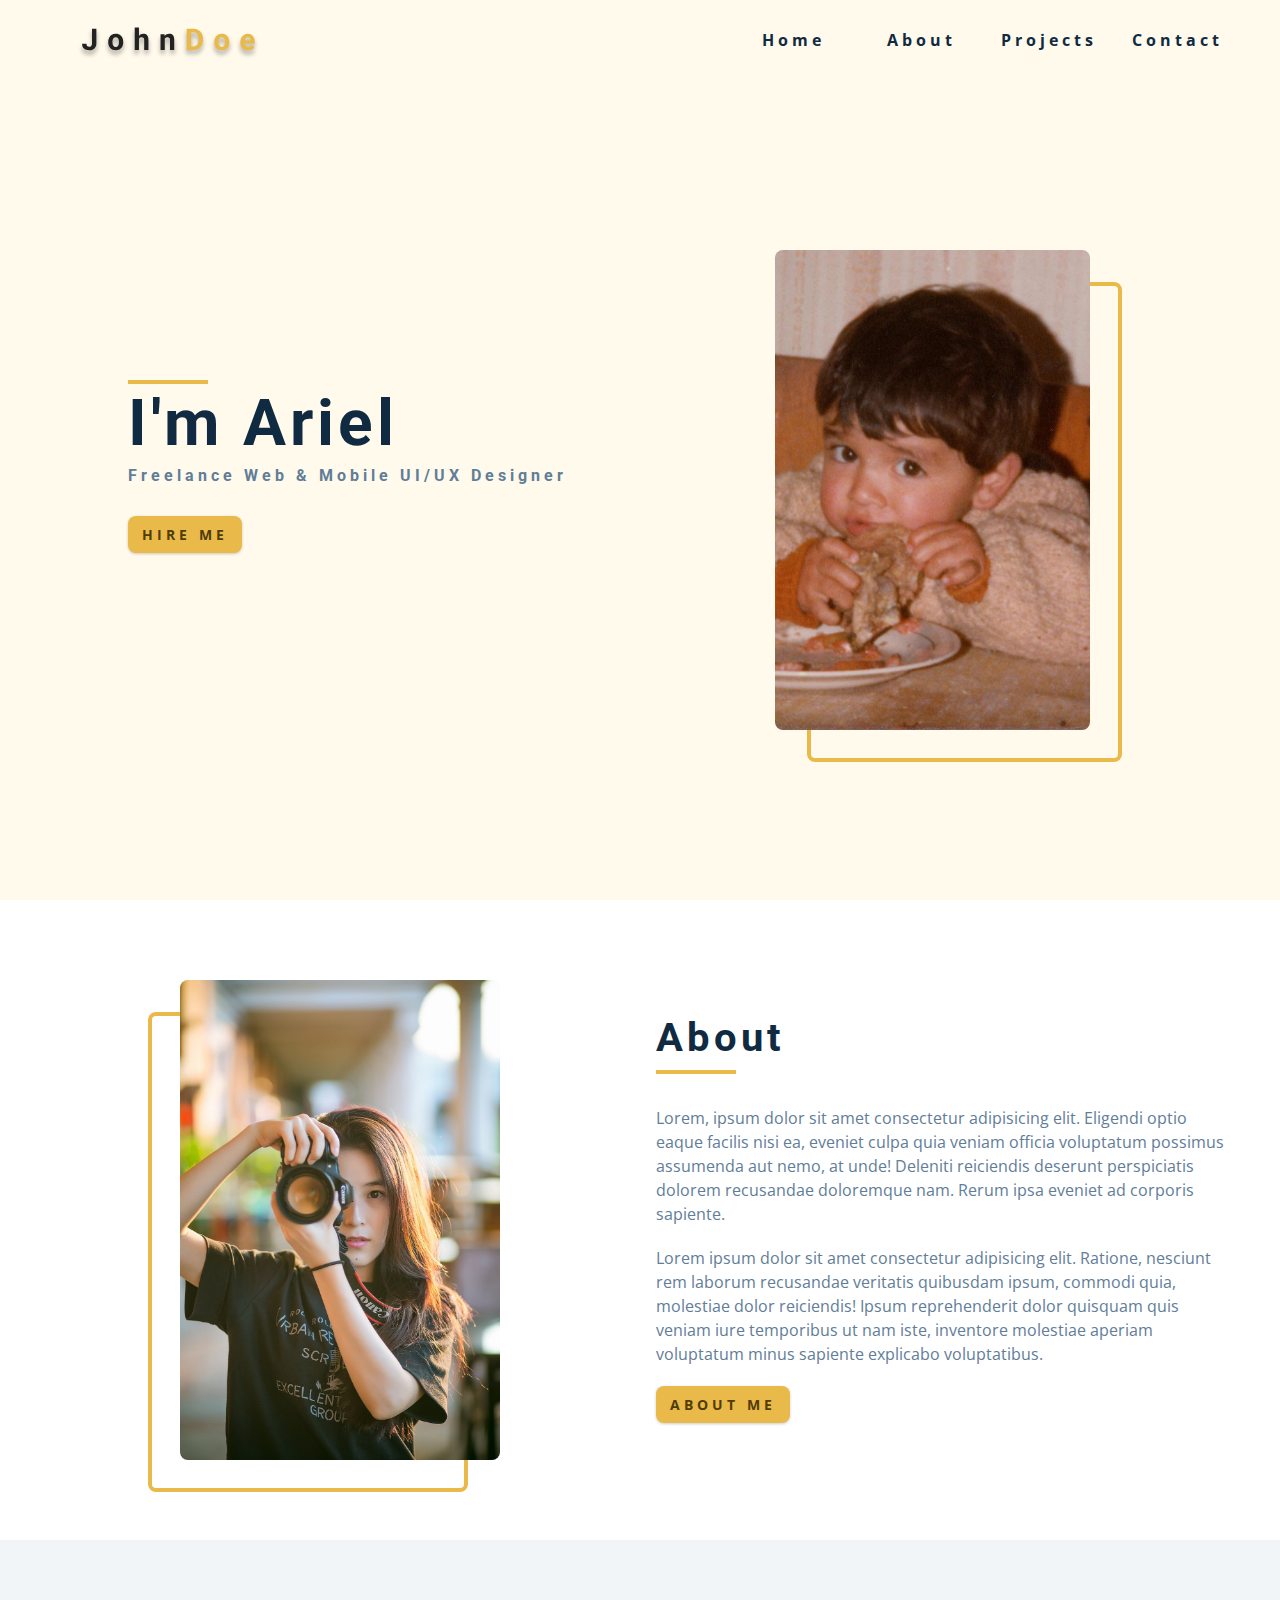
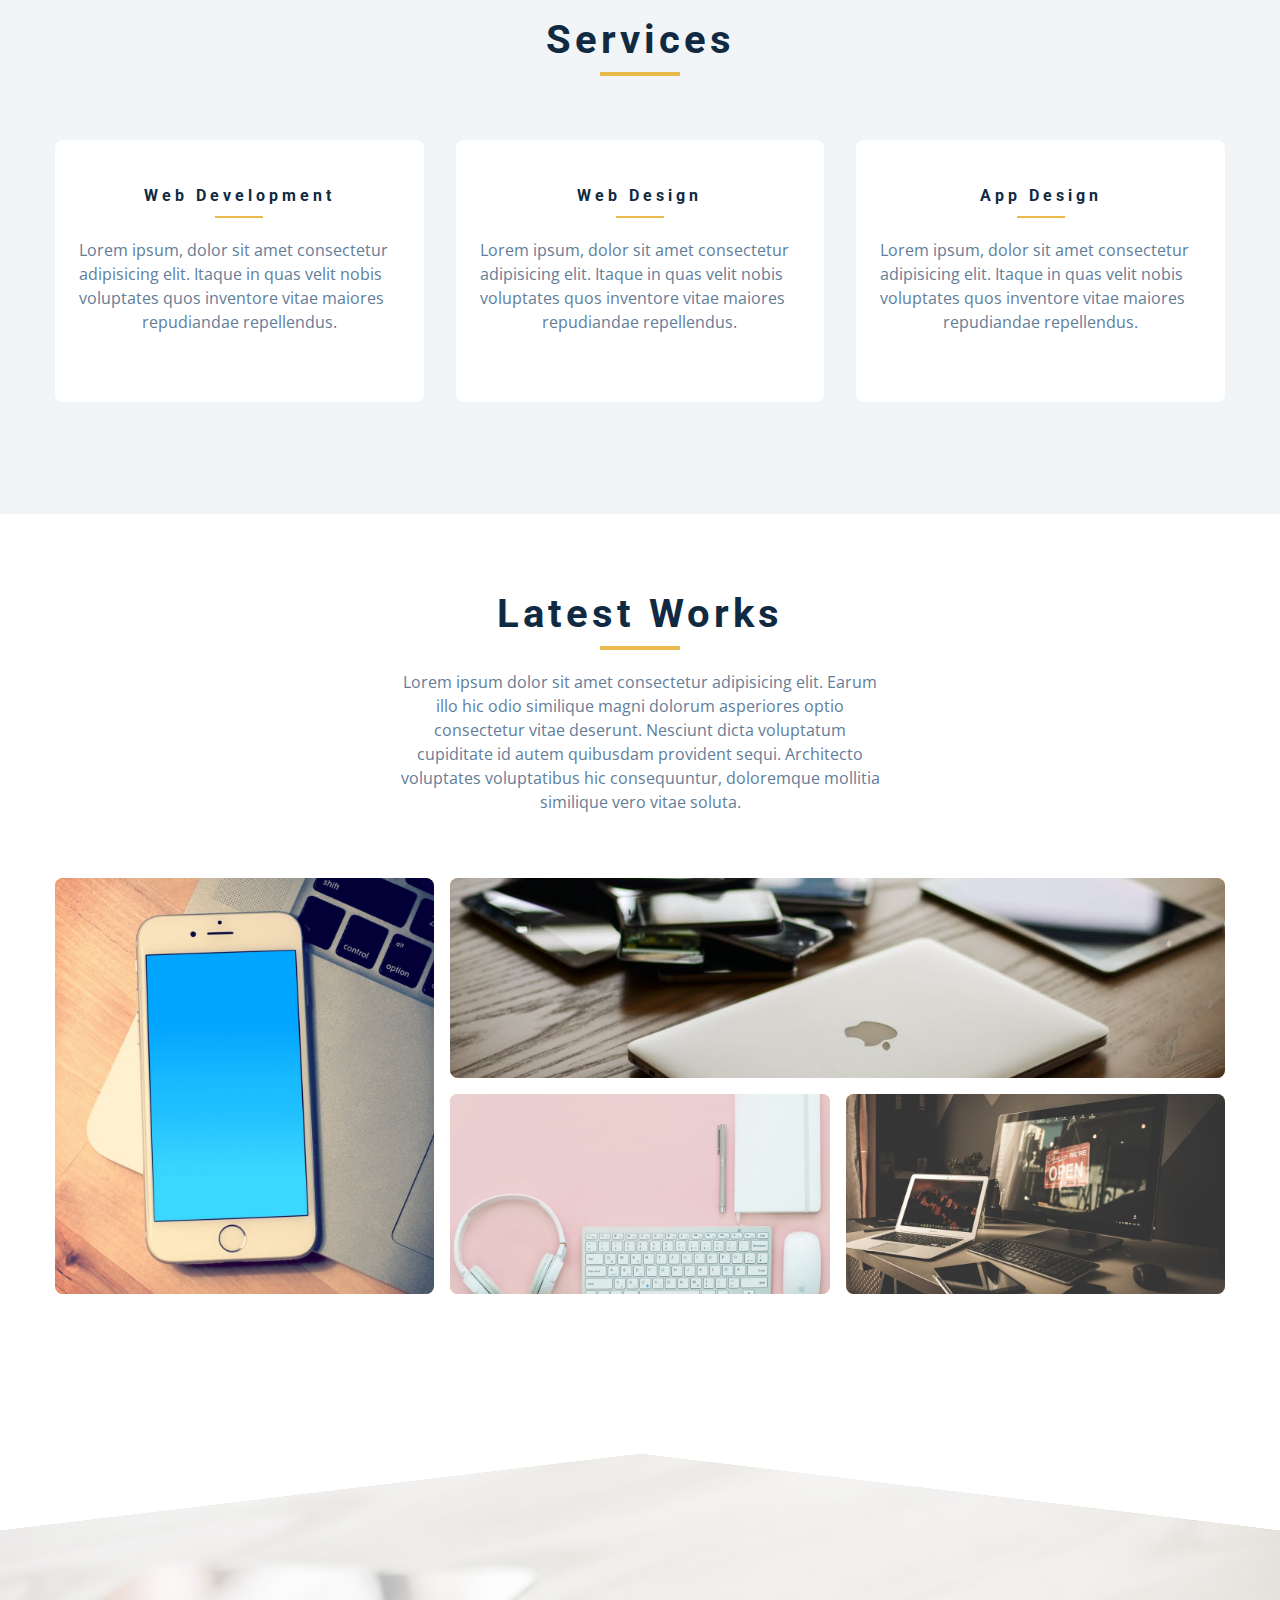
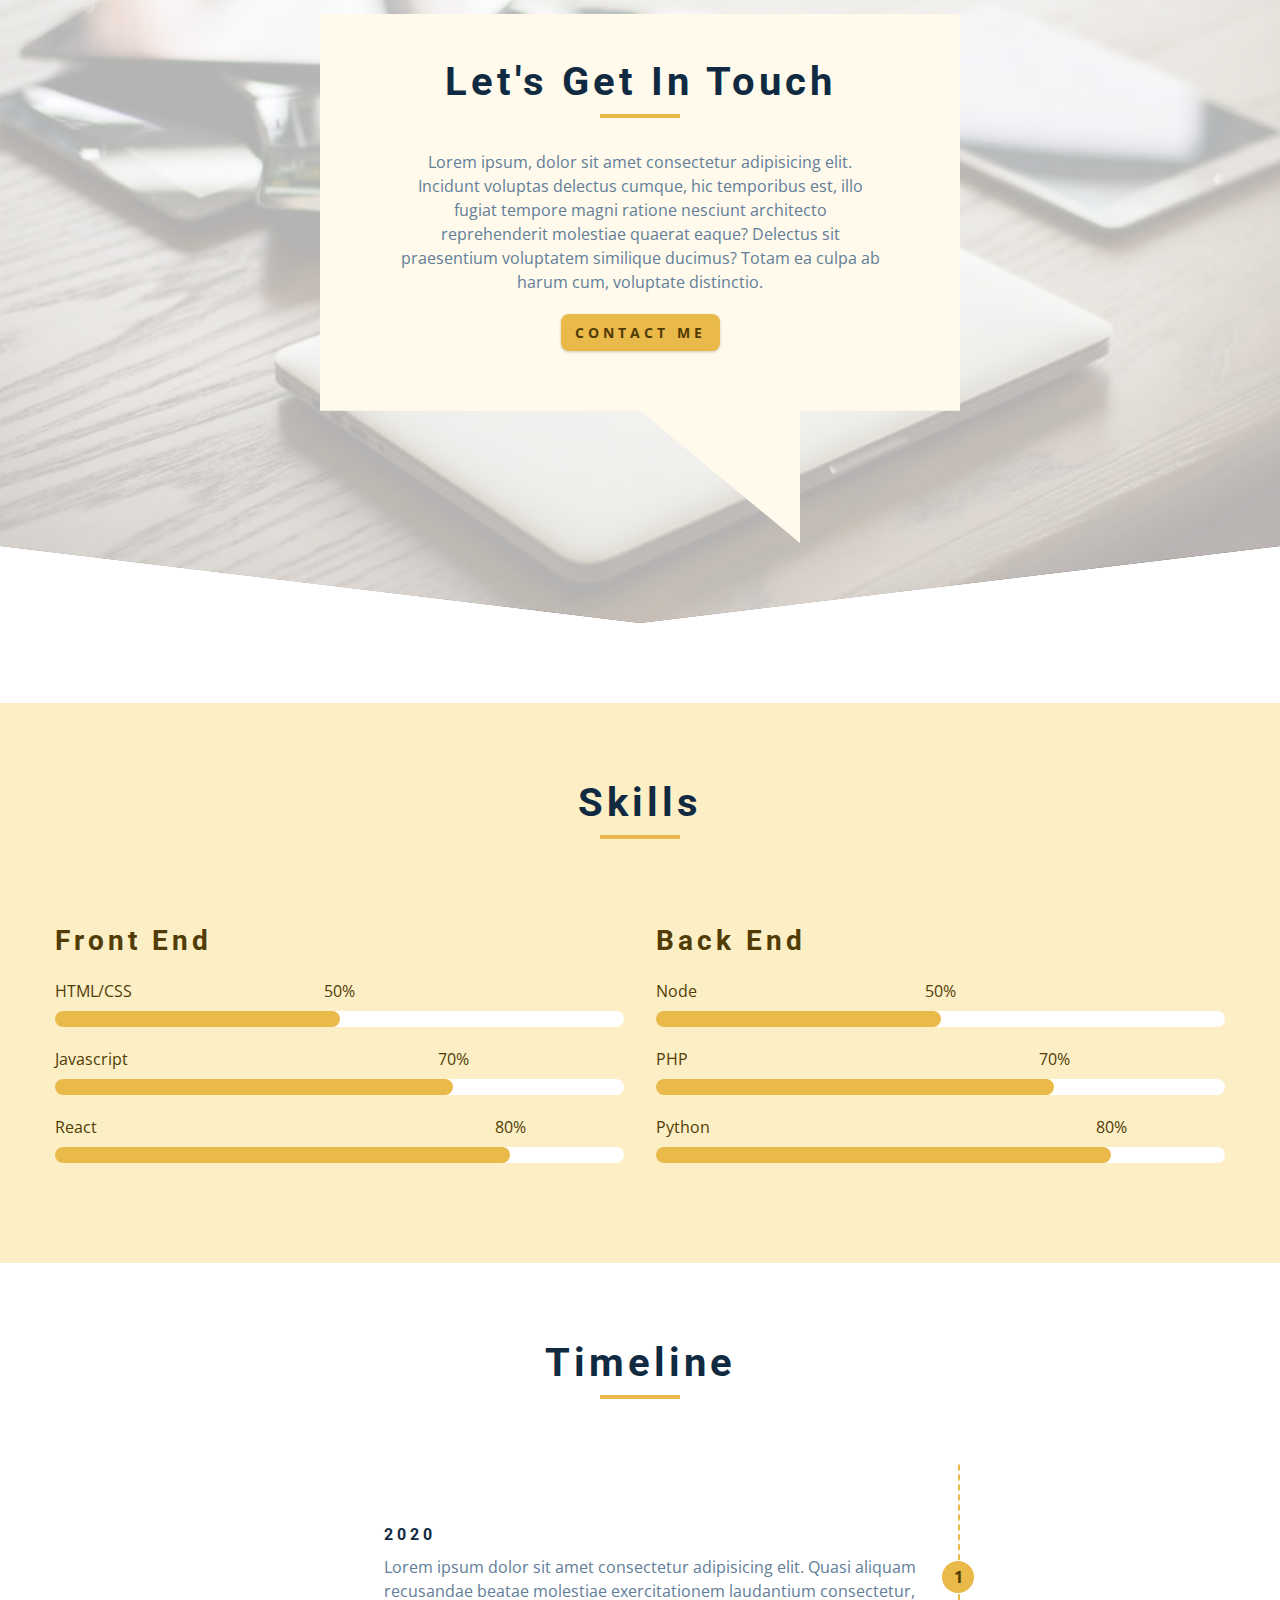
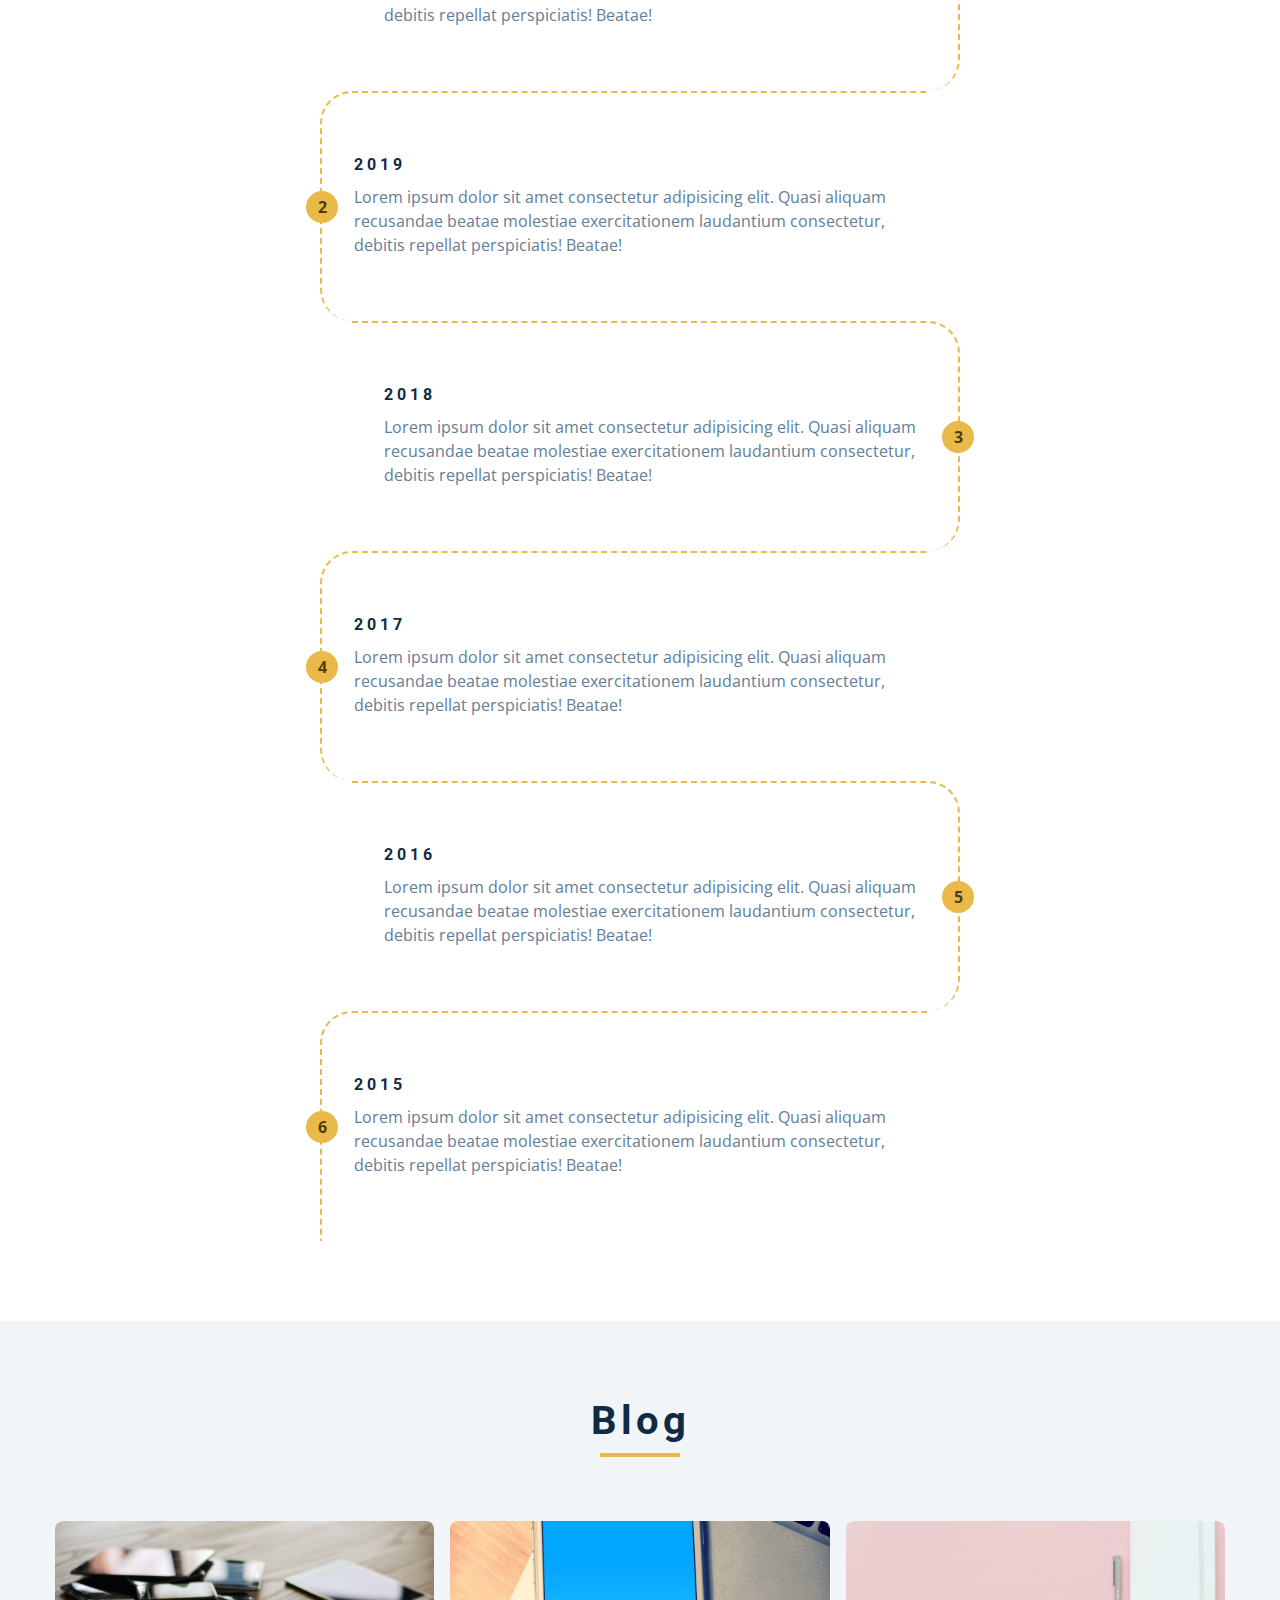
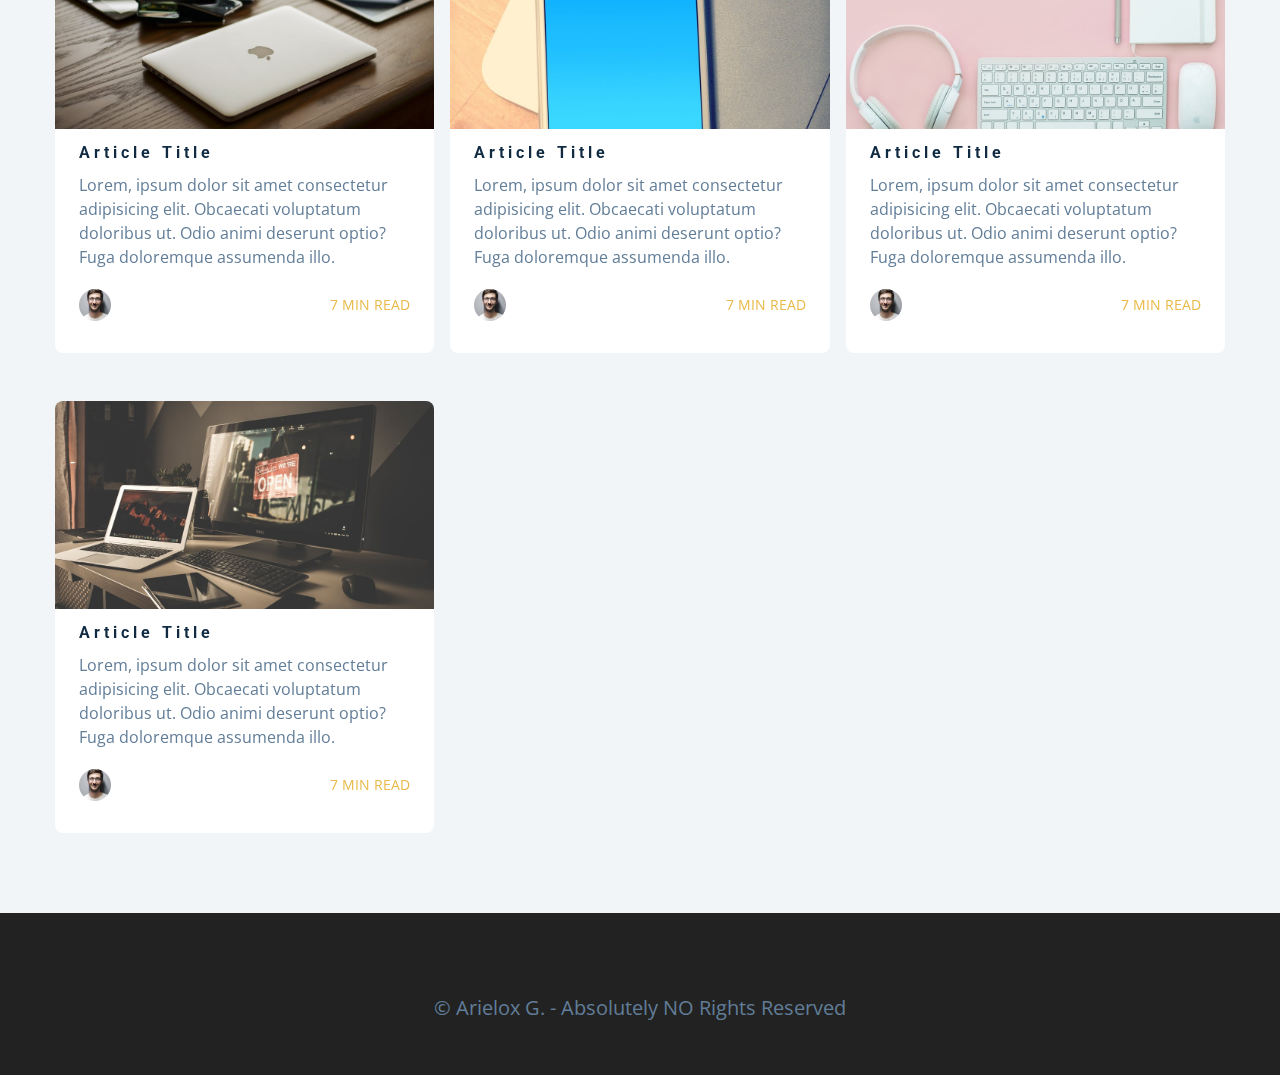
==== commit 9300f171: "listo footer" ====
--- a/index.html
+++ b/index.html
@@ -650,7 +650,42 @@
       </section>
 
       <!-- ============ end of  blog ============ -->
-      <!-- footer -->
+      <!-- ============ footer ============ -->
+      <footer class="footer">
+         <!-- social icons -->
+         <ul class="social-icons">
+            <li>
+               <a href="http://www.twitter.com" class="social-icon">
+                  <i class="fab fa-facebook"></i>
+               </a>
+            </li>
+            <li>
+               <a href="http://www.twitter.com" class="social-icon">
+                  <i class="fab fa-linkedin"></i>
+               </a>
+            </li>
+            <li>
+               <a href="http://www.twitter.com" class="social-icon">
+                  <i class="fab fa-squarespace"></i>
+               </a>
+            </li>
+            <li>
+               <a href="http://www.twitter.com" class="social-icon">
+                  <i class="fab fa-behance"></i>
+               </a>
+            </li>
+            <li>
+               <a href="http://www.twitter.com" class="social-icon">
+                  <i class="fab fa-instagram"></i>
+               </a>
+            </li>
+         </ul>
+
+         <p>
+            &copy; <span id="date"></span>Arielox G. - Absolutely NO rights
+            reserved
+         </p>
+      </footer>
 
       <script src="./js/app.js"></script>
    </body>
--- a/css/styles.css
+++ b/css/styles.css
@@ -887,6 +887,25 @@
 Footer
 ===============
 */
+.footer {
+   padding-bottom: 2rem;
+   background: #222;
+   display: grid;
+   place-items: center;
+}
+.footer .social-icons {
+   margin-bottom: 2rem;
+}
+.footer .social-icon {
+   color: var(--clr-primary-5);
+}
+.footer .social-icon:hover {
+   color: var(--clr-primary-10);
+}
+.footer p {
+   font-size: 1.25rem;
+   text-transform: capitalize;
+}
 /*
 =============== 
 Single Page
